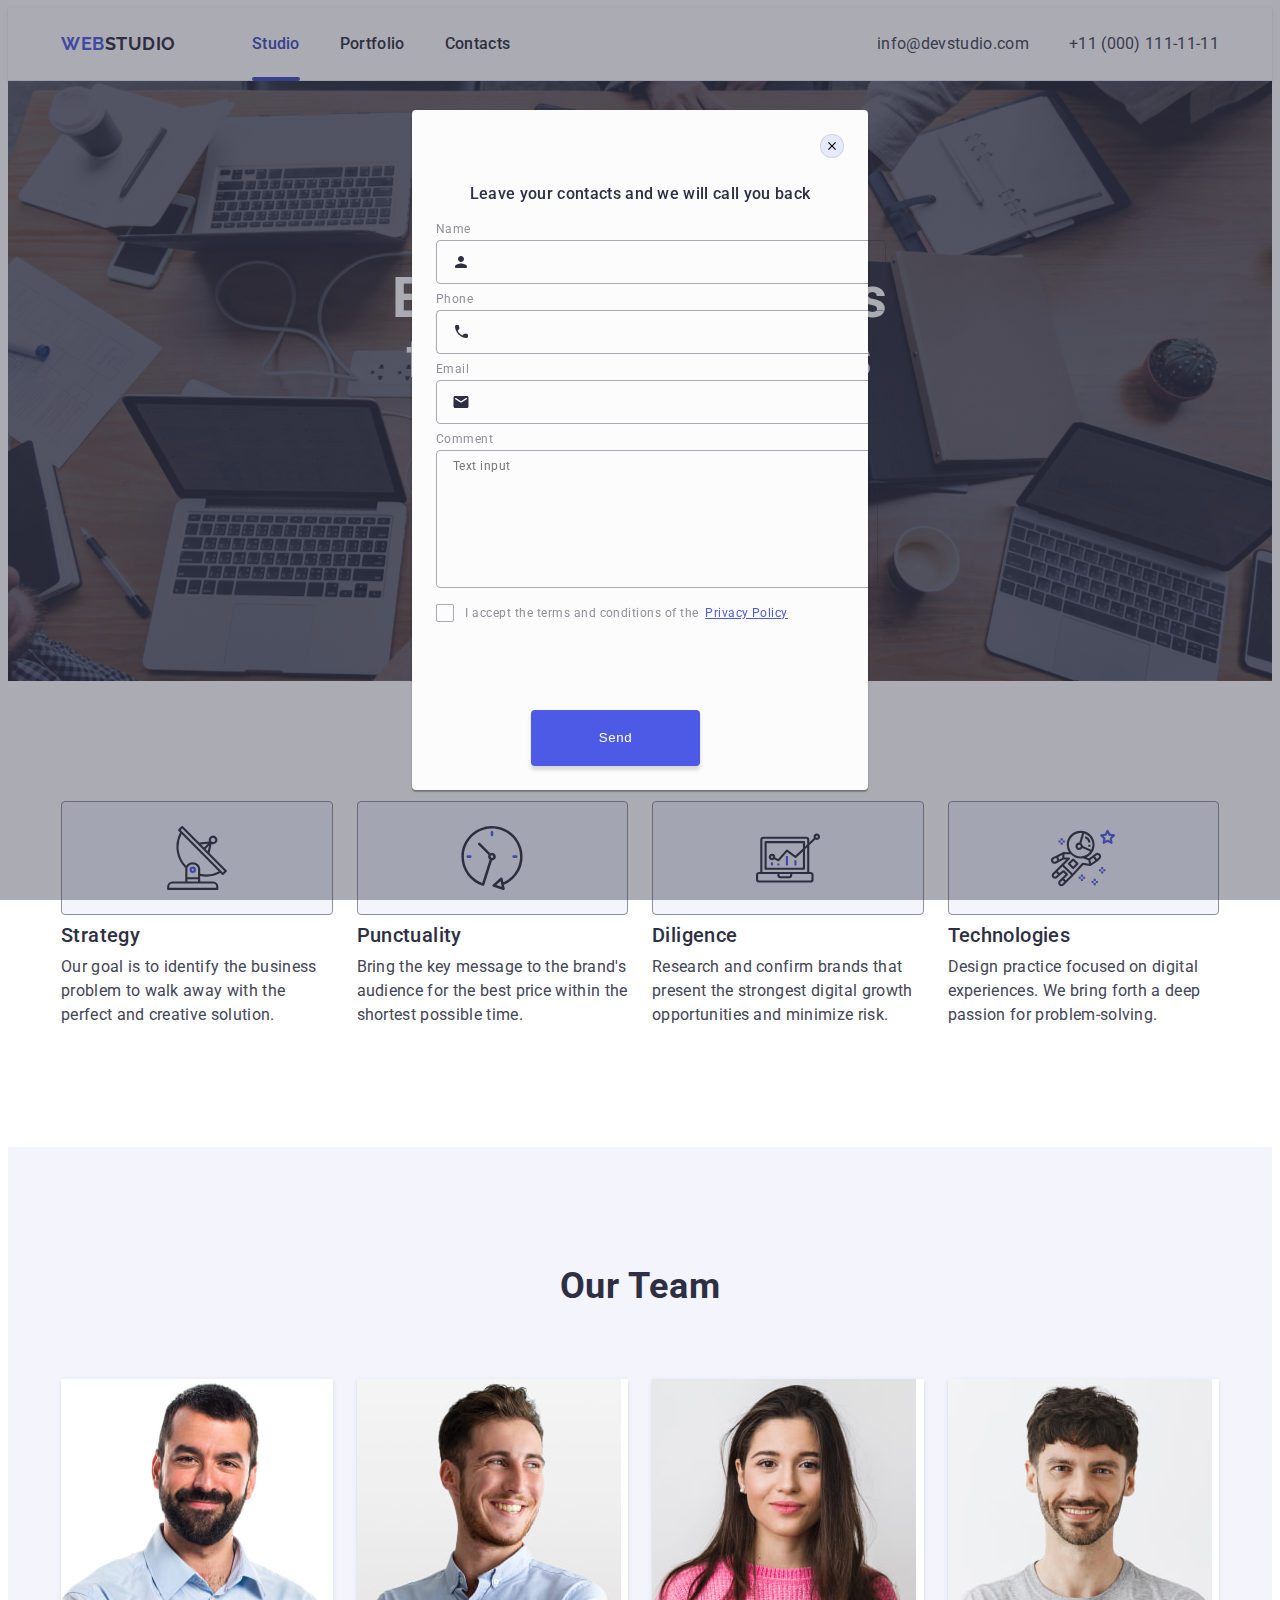
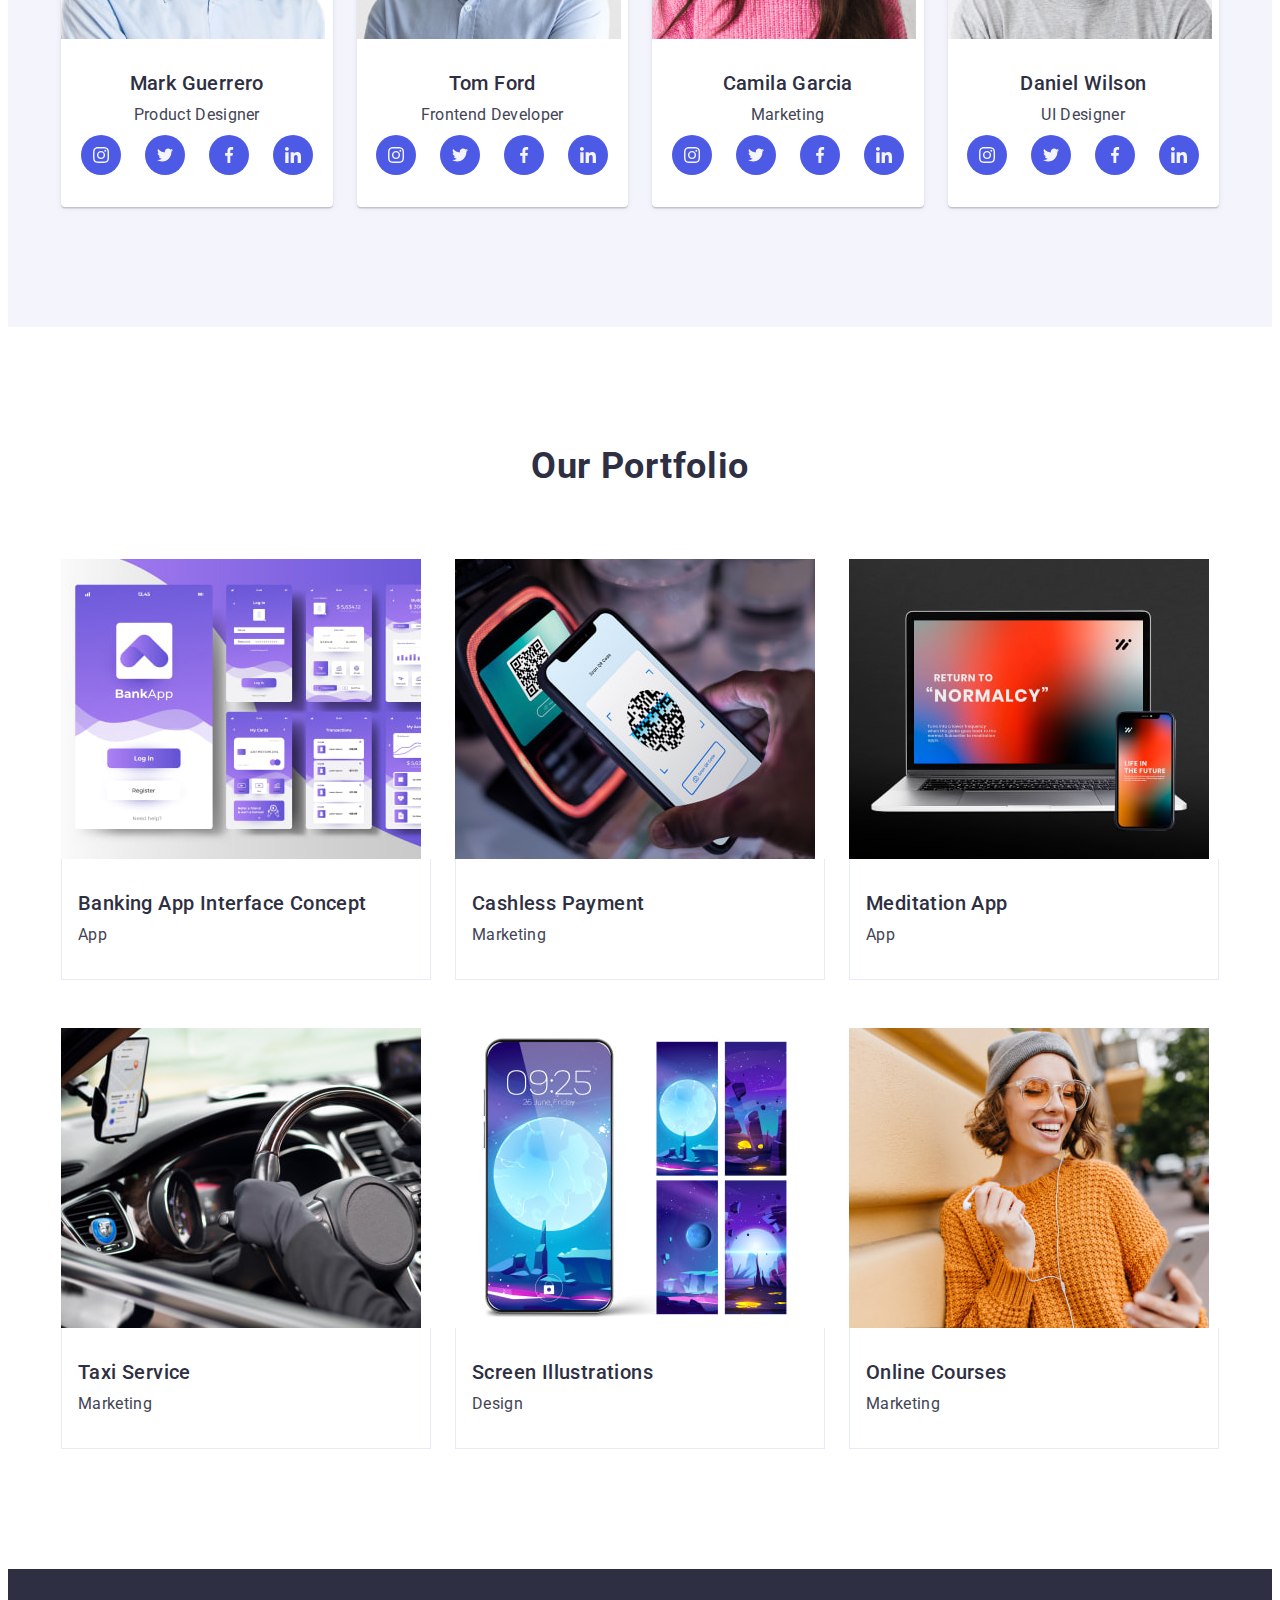
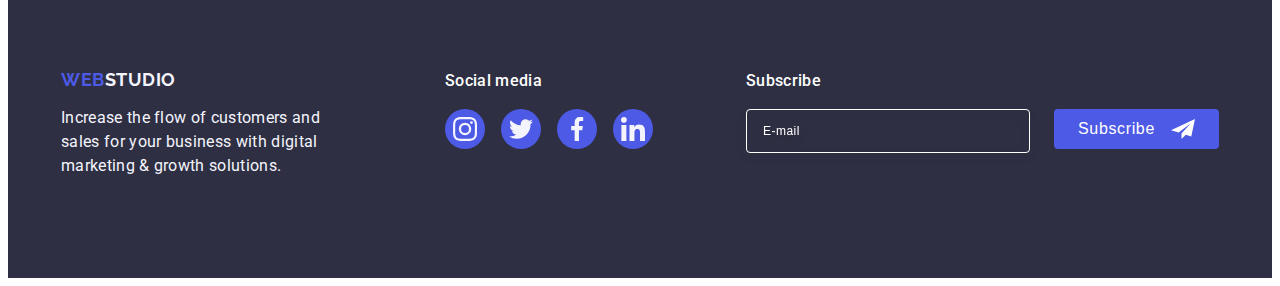
==== index.html @ 1929109b "Initial commit" ====
<!DOCTYPE html>
<html lang="en">
<head>
    <meta charset="UTF-8">
    <meta name="viewport" content="width=device-width, initial-scale=1.0">
    <title>Document</title>
    <link rel="stylesheet" href="https://cdnjs.cloudflare.com/ajax/libs/modern-normalize/2.0.0/modern-normalize.min.css" integrity="sha512-4xo8blKMVCiXpTaLzQSLSw3KFOVPWhm/TRtuPVc4WG6kUgjH6J03IBuG7JZPkcWMxJ5huwaBpOpnwYElP/m6wg==" crossorigin="anonymous" referrerpolicy="no-referrer" />
    <link rel="preconnect" href="https://fonts.googleapis.com">
    <link rel="preconnect" href="https://fonts.gstatic.com" crossorigin>
    <link href="https://fonts.googleapis.com/css2?family=Raleway:wght@700&family=Roboto:wght@400;500;700;900&display=swap" rel="stylesheet">
    <link rel="stylesheet" href="./css/styles.css" />
</head>
<body>
    <header class="header">
        <div class="container-header container">
            <nav class="nav">
                <a href="./index.html" class="logo link header-logo">Web<span class="studio-h">Studio</span></a>
                <ul class="list menu-list ">
                    <li class="menu-li">
                        <a href="./index.html" class="header-pseudo nav-item link nav-studio">Studio</a>
                    </li>
                    <li class="menu-li">
                        <a href="./portfolio.html" class="header-pseudo nav-item link">Portfolio </a>
                    </li>
                    <li class="menu-li">
                        <a href="" class="header-pseudo nav-item link">Contacts</a>
                </li>
                </ul>
            

            </nav>
            <address class="contacts">
                <ul class="list address-li">
                    <li>
                        <a href="mailto:info@devstudio.com" class="mailph link">info@devstudio.com</a>
                    </li>
                    <li>
                        <a href="tel:+110001111111" class="mailph link">+11 (000) 111-11-11</a>
                    </li>
                </ul>
            </address>
         </div>
    </header>

    <main>
     <!--Hero image-->
<section class="hero">
    <div class="container ">
        <h1 class="mhead">Effective Solutions
            for Your Business
        </h1>
        <button type="button" class="btnservice">Order Service</button>
    </div>  
</section>
     <!--Features-->
<section class="features">
    <div class="container">
        <h2 class="visually-hidden">Features</h2>
        <ul class="list features-list">
            <li class="features-li">
                <div class="icons-features">
                    <svg width="64" height="64">
                        <use href="./images/icons.svg#icon-antenna"></use>
                    </svg>
                </div>
                <h3 class="main-header features-h">Strategy</h3>
                <p class="main-text">Our goal is to identify the business
                    problem to walk away with the perfect and creative solution. </p>
            </li>
            <li class="features-li">
                <div class="icons-features">
                    <svg width="64" height="64">
                        <use href="./images/icons.svg#icon-clock"></use>
                    </svg>
                </div>
                <h3 class="main-header features-h">Punctuality</h3>
                <p class="main-text">Bring the key message to the brand's audience for the best price within the shortest possible time.</p>
            </li>
            <li class="features-li">
                <div class="icons-features">
                    <svg width="64" height="64">
                        <use href="./images/icons.svg#icon-diagram"></use>
                    </svg>
                </div>
                <h3 class="main-header features-h">Diligence</h3>
                <p class="main-text">Research and confirm brands that present the strongest digital growth opportunities and minimize risk.</p>
            </li>
            <li class="features-li">
                <div class="icons-features">
                    <svg width="64" height="64">
                        <use href="./images/icons.svg#icon-astronaut"></use>
                    </svg>
                </div>
                <h3 class="main-header features-h">Technologies</h3>
                <p class="main-text">Design practice focused on digital experiences. We bring forth a deep passion for problem-solving.</p>
            </li>
        </ul>
    </div>
</section>
     <!--Our team-->
<section class="team">
    <div class="container">
        <h2 class="rect-h team-header">Our Team</h2>
        <ul class="list team-list">
            <li class="team-li ">
                <img src="./images/img1.jpg" alt="Product Designer" width="264" height="260">
                <div class="team-member">
                    <h3 class="main-header team-names">Mark Guerrero</h3>
                    <p class="main-text team-text">Product Designer</p>
                    <ul class="team-icons-list">
                        <li class="team-icons-li">
                            <a class="team-links" href="">
                                <svg width="16" height="16" class="social-svg">
                                    <use href="./images/icons.svg#icon-instagram"></use>
                                </svg>
                            </a>
                        </li>
                        <li class="team-icons-li">
                            <a class="team-links" href="">
                                <svg width="16" height="16" class="social-svg">
                                    <use href="./images/icons.svg#icon-twitter"></use>
                                </svg>
                            </a>
                        </li>
                        <li class="team-icons-li">
                            <a class="team-links" href="">
                                <svg width="16" height="16" class="social-svg">
                                    <use href="./images/icons.svg#icon-facebook"></use>
                                </svg>
                            </a>
                        </li>
                        <li class="team-icons-li">
                            <a class="team-links" href="">
                                <svg width="16" height="16" class="social-svg">
                                    <use href="./images/icons.svg#icon-linkedin"></use>
                                </svg>
                            </a>
                        </li>
                    </ul>
                </div>
            </li>
            <li class="team-li">
                <img src="./images/img2.jpg" alt="Frontend Developer" width="264" height="260">
                <div class="team-member">
                    <h3 class="main-header team-names">Tom Ford</h3>
                    <p class="main-text team-text">Frontend Developer</p>
                    <ul class="team-icons-list">
                        <li class="team-icons-li">
                            <a class="team-links" href="">
                                <svg width="16" height="16" class="social-svg">
                                    <use href="./images/icons.svg#icon-instagram"></use>
                                </svg>
                            </a>
                        </li>
                        <li class="team-icons-li">
                            <a class="team-links" href="">
                                <svg width="16" height="16" class="social-svg">
                                    <use href="./images/icons.svg#icon-twitter"></use>
                                </svg>
                            </a>
                        </li>
                        <li class="team-icons-li">
                            <a class="team-links" href="">
                                <svg width="16" height="16" class="social-svg">
                                    <use href="./images/icons.svg#icon-facebook"></use>
                                </svg>
                            </a>
                        </li>
                        <li class="team-icons-li">
                            <a class="team-links" href="">
                                <svg width="16" height="16" class="social-svg">
                                    <use href="./images/icons.svg#icon-linkedin"></use>
                                </svg>
                            </a>
                        </li>
                    </ul>
                </div>
            </li>
            <li class="team-li">
                <img src="./images/img3.jpg" alt="Marketing" width="264" height="260">
                <div class="team-member">
                    <h3 class="main-header team-names">Camila Garcia</h3>
                    <p class="main-text team-text">Marketing</p>
                    <ul class="team-icons-list">
                        <li class="team-icons-li">
                            <a class="team-links" href="">
                                <svg width="16" height="16" class="social-svg">
                                    <use href="./images/icons.svg#icon-instagram"></use>
                                </svg>
                            </a>
                        </li>
                        <li class="team-icons-li">
                            <a class="team-links" href="">
                                <svg width="16" height="16" class="social-svg">
                                    <use href="./images/icons.svg#icon-twitter"></use>
                                </svg>
                            </a>
                        </li>
                        <li class="team-icons-li">
                            <a class="team-links" href="">
                                <svg width="16" height="16" class="social-svg">
                                    <use href="./images/icons.svg#icon-facebook"></use>
                                </svg>
                            </a>
                        </li>
                        <li class="team-icons-li">
                            <a class="team-links" href="">
                                <svg width="16" height="16" class="social-svg">
                                    <use href="./images/icons.svg#icon-linkedin"></use>
                                </svg>
                            </a>
                        </li>
                    </ul>
                </div>
            </li>
            <li class="team-li">
                <img src="./images/img4.jpg" alt="UI Designer" width="264" height="260">
                <div class="team-member">
                    <h3 class="main-header team-names">Daniel Wilson</h3>
                    <p class="main-text team-text">UI Designer</p>
                    <ul class="team-icons-list">
                        <li class="team-icons-li">
                            <a class="team-links" href="">
                                <svg width="16" height="16" class="social-svg">
                                    <use href="./images/icons.svg#icon-instagram"></use>
                                </svg>
                            </a>
                        </li>
                        <li class="team-icons-li">
                            <a class="team-links" href="">
                                <svg width="16" height="16" class="social-svg">
                                    <use href="./images/icons.svg#icon-twitter"></use>
                                </svg>
                            </a>
                        </li>
                        <li class="team-icons-li">
                            <a class="team-links" href="">
                                <svg width="16" height="16" class="social-svg">
                                    <use href="./images/icons.svg#icon-facebook"></use>
                                </svg>
                            </a>
                        </li>
                        <li class="team-icons-li">
                            <a class="team-links" href="">
                                <svg width="16" height="16" class="social-svg">
                                    <use href="./images/icons.svg#icon-linkedin"></use>
                                </svg>
                            </a>
                        </li>
                    </ul>
                </div>
            </li>
        </ul>
    </div>
</section>
     <!--Portfolio-->
<section class="portfolio-section">
    <div class="container">
        <h2 class="rect-h team-header">Our Portfolio</h2>
        <ul class="list portfolio-ul-cards">
            <li class="portfolio-li-cards customers-li">
                    <div class="customers-div">
                        <img src="./images/projectcard1.jpg" alt="Banking App" width="360" height="300">
                        <p class="customers-p">14 Stylish and User-Friendly App Design Concepts · Task Manager App · Calorie Tracker App · Exotic Fruit Ecommerce App · Cloud Storage App</p>
                    </div>
                    <div class="portfolio-apps">
                        <h2 class="main-header portfolio-apps-header">Banking App Interface Concept</h2>
                        <p class="main-text">App</p>
                    </div>
              
            </li>
            <li class="portfolio-li-cards customers-li">
                     <div class="customers-div">
                        <img src="./images/projectcard2.jpg" alt="Cashless Terminal" width="360" height="300">
                        <p class="customers-p">14 Stylish and User-Friendly App Design Concepts · Task Manager App · Calorie Tracker App · Exotic Fruit Ecommerce App · Cloud Storage App</p>
                    </div>
                    <div class="portfolio-apps">
                        <h2 class="main-header portfolio-apps-header">Cashless Payment</h2>
                        <p class="main-text">Marketing</p>
                    </div>
            </li>
            <li class="portfolio-li-cards customers-li">
                     <div class="customers-div">
                        <img src="./images/projectcard3.jpg" alt="App To Relax" width="360" height="300">
                        <p class="customers-p">14 Stylish and User-Friendly App Design Concepts · Task Manager App · Calorie Tracker App · Exotic Fruit Ecommerce App · Cloud Storage App</p>
                    </div>
                    <div class="portfolio-apps">
                        <h2 class="main-header portfolio-apps-header">Meditation App</h2>
                        <p class="main-text">App</p>
                    </div>
            </li>
            <li class="portfolio-li-cards customers-li">
                     <div class="customers-div">
                        <img src="./images/projectcard4.jpg" alt="Driver" width="360" height="300">
                        <p class="customers-p">14 Stylish and User-Friendly App Design Concepts · Task Manager App · Calorie Tracker App · Exotic Fruit Ecommerce App · Cloud Storage App</p>
                    </div>
                    <div class="portfolio-apps">
                        <h2 class="main-header portfolio-apps-header">Taxi Service</h2>
                        <p class="main-text">Marketing</p>
                    </div>
            </li>
            <li class="portfolio-li-cards customers-li">
                     <div class="customers-div">
                        <img src="./images/projectcard5.jpg" alt="Mobile Design" width="360" height="300">
                        <p class="customers-p">14 Stylish and User-Friendly App Design Concepts · Task Manager App · Calorie Tracker App · Exotic Fruit Ecommerce App · Cloud Storage App</p>
                    </div>
                    <div class="portfolio-apps">
                        <h2 class="main-header portfolio-apps-header">Screen Illustrations</h2>
                        <p class="main-text">Design</p>
                    </div>
            </li>
            <li class="portfolio-li-cards customers-li">
                     <div class="customers-div">
                        <img src="./images/projectcard6.jpg" alt="Girl With Phone" width="360" height="300">
                        <p class="customers-p">14 Stylish and User-Friendly App Design Concepts · Task Manager App · Calorie Tracker App · Exotic Fruit Ecommerce App · Cloud Storage App</p>
                    </div>
                    <div class="portfolio-apps">
                        <h2 class="main-header portfolio-apps-header">Online Courses</h2>
                        <p class="main-text">Marketing</p>
                    </div>
            </li>
        </ul>
    </div>
</section>
    </main>
     <!--Footer-->
    <footer class="footer">
        <div class="container footer-div">
            <div class="footer-div-logo">
                <a href="./index.html" class="logo link footer-logo">Web<span class="footer-studio">Studio</span></a>
                <p class="footer-text">Increase the flow of customers and sales for your business with digital marketing & growth solutions.</p>
            </div>
            <div class="footer-div-social">
                <p class="footer-p-social">Social media</p>
                <ul class="footer-list">
                    <li class="footer-li">
                        <a href="" class="footer-p-link">
                            <svg width="24" height="24" class="footer-li-icon">
                                <use href="./images/icons.svg#icon-instagram"></use>
                            </svg>
                        </a>
                    </li>
                    <li class="footer-li">
                        <a href="" class="footer-p-link">
                            <svg width="24" height="24" class="footer-li-icon">
                                <use href="./images/icons.svg#icon-twitter"></use>
                            </svg>
                        </a>
                    </li>
                    <li class="footer-li">
                        <a href="" class="footer-p-link">
                            <svg width="24" height="24" class="footer-li-icon">
                                <use href="./images/icons.svg#icon-facebook"></use>
                            </svg>
                        </a>
                    </li>
                    <li class="footer-li">
                        <a href="" class="footer-p-link">
                            <svg width="24" height="24" class="footer-li-icon">
                                <use href="./images/icons.svg#icon-linkedin"></use>
                            </svg>
                        </a>
                    </li>
                </ul>

            </div>
            <div class="footer-div-form">
                <p class="footer-p-social">Subscribe</p>
                <form class="footer-form">
                    <label for="subscribe-user-email" class="footer-form-label">
                        <input type="email" class="footer-input" placeholder="E-mail" name="subscribe-user-email" id="subscribe-user-email">
                    </label>
                     <button type="submit" class="footer-btn">Subscribe
                         <svg class="footer-icon-sub" width="24" height="24">
                             <use href="./images/icons.svg#icon-subscribe"></use>
                         </svg>
                      </button>
                </form>
            </div>
        </div>
    </footer>
    <!-- Modal window -->
    <div class="backdrop is-open">
        <div class="modal">
                <button type="button" class="modal-btn">
                    <svg class="modal-btn-icon" width="8" height="8">
                        <use href="./images/icons.svg#icon-close"></use>
                    </svg>
                </button>
            <p class="modal-title">Leave your contacts and we will call you back</p>
            <form class="modal-form">
                <div class="modal-fields">
                    <label for="user-name" class="modal-label">Name</label>
                    <div class="modal-input-wrap">
                        <input type="text" name="user-name" class="modal-input" id="user-name">
                        <svg class="modal-icon" width="18" height="24">
                            <use href="./images/icons.svg#icon-person-black"></use>
                        </svg>
                    </div>
                </div>
                <div class="modal-fields">
                    <label for="user-phone" class="modal-label">Phone</label>
                    <div class="modal-input-wrap">
                        <input type="tel" name="user-phone" class="modal-input" id="user-phone">
                        <svg class="modal-icon" width="18" height="24">
                            <use href="./images/icons.svg#icon-phone-black"></use>
                        </svg>
                    </div>
                </div>
                <div class="modal-fields">
                    <label for="user-email" class="modal-label">Email</label>
                    <div class="modal-input-wrap">
                        <input type="email" name="user-email" class="modal-input" id="user-email">
                        <svg class="modal-icon" width="18" height="24">
                            <use href="./images/icons.svg#icon-email-black"></use>
                        </svg>
                    </div>
                </div>
                <div class="modal-fields modal-field-underlast">
                    <label for="user-comment" class="modal-label">Comment</label>
                    <textarea name="user-comment" id="user-comment" class="modal-text" placeholder="Text input"></textarea>
                </div>
                <div class="modal-fields modal-field-last">
                    <input type="checkbox" name="user-privacy" id="user-privacy" class="user-privacy visually-hidden" value="true">
                    <label for="user-privacy" class="check-text">
                        <span class="footer-label-checkbox">
                            <svg class="click-icon" height="8" width="10">
                                <use href="./images/icons.svg#icon-check"></use>
                            </svg>
                        </span> I accept the terms and conditions of the <a href="" class="privacy-policy">Privacy Policy</a>
                     </label>
                </div>
                <button type="submit" class="modal-btn-send">Send</button>
            </form>
        </div>
    </div>
</body>
</html>
---- css/styles.css ----
:root{
    --iris: #4D5AE5;
    --ocean: #404BBF;
    --navyblue: #2E2F42;
    --green: #31D0AA;
    --slate: #434455;
    --lightslate: #8E8F99;
    --cornflower: #E7E9FC;
    --cloud: #F4F4FD;
    --navybluemodal: rgba(46, 47, 66, 0.40);
    --gray: #2E2F42;
    --white: #FFFFFF;
    --dairy: #FCFCFC;
}
.header{
    border-bottom: 1px solid var(--cornflower);
    box-shadow: 0px 2px 1px rgba(46, 47, 66, 0.08), 0px 1px 1px rgba(46, 47, 66, 0.16), 0px 1px 6px rgba(46, 47, 66, 0.08);
}
.container-header{
    display: flex;
    align-items: center;

}
.container{
    width: 1158px;
    margin: 0 auto;
    padding: 0 15px;
}
.nav{
    display: flex;
    align-items: center;
}
.logo{
    font-family: 'Raleway', sans-serif;
    font-weight: 700;
    font-size: 18px;
    line-height: 1.17;
    letter-spacing: 0.03em;
    text-transform: uppercase;
    color: var(--iris);
}
.header-logo{
    margin-right: 76px;
    padding: 24px 0;
}
.header-pseudo{
    color: var(--ocean);
    position: relative;
    transition: color 250ms cubic-bezier(0.4, 0, 0.2, 1); 
}
.nav-item{
    display: block;
    font-weight: 500;
    font-size: 16px;
    line-height: 1.5;
    letter-spacing: 0.02em;
    color: var(--navyblue);
    padding: 24px 0;
}
.header-pseudo::after {
    content: '';
    position: absolute;
    left: 0;
    bottom: -1px;
    height: 4px;
    background-color: var(--ocean);
    border-radius: 2px;
}
.header-pseudo:active::after{
    width: 100%;
}
.nav-studio{
    color: var(--ocean);
}
.nav-studio::after{
    width: 100%;
    content: '';
    position: absolute;
    left: 0;
    bottom: -1px;
    height: 4px;
    background-color: var(--ocean);
    border-radius: 2px;
}
.menu-list{
    display: flex;
    gap: 40px;
    transition: color 250ms cubic-bezier(0.4, 0, 0.2, 1); 
}

.nav-item:hover,
.nav-item:focus,
.mailph:hover,
.mailph:focus{
    color: var(--ocean);
}


.mailph{
    line-height: 1.5;
    letter-spacing: 0.02em;
    color: var(--slate);
    transition: color 250ms cubic-bezier(0.4, 0, 0.2, 1);
    display: block;
    padding: 24px 0;
}
.address-li{
    display: flex;
    gap: 40px;
}
.contacts{
    font-style: normal;
    margin-left: auto;
}

        /* main styles */

body{
    font-family: 'Roboto', sans-serif;
    color: var(--slate);
    background-color: var(--white);
}
ul{
    list-style-type: none;
    margin: 0;
    padding-left: 0;
}
img{
    display: block;
}
a{
    text-decoration: none;
}
h1, 
h2,
h3,
h4,
h5,
h6,
p{
    margin: 0;
}
.visually-hidden {
    position: absolute;
    width: 1px;
    height: 1px;
    margin: -1px;
    border: 0;
    padding: 0;
    white-space: nowrap;
    clip-path: inset(100%);
    clip: rect(0 0 0 0);
    overflow: hidden;
    }


.link{
    text-decoration: none;
}
.studio-h{
    color: var(--navyblue);
}
.list{
    list-style: none;
}
        /* section styles */

.hero{
    padding: 188px 0;
    background-image: linear-gradient(rgba(46, 47, 66, 0.7), rgba(46, 47, 66, 0.7)), url(../images/people-office.jpg);
    max-width: 1440px;
    background-repeat: no-repeat;
    background-position: center;
    background-size: cover;
    margin: 0 auto;
}
.mhead{
    font-size: 56px;
    line-height: 1.07;
    text-align: center;
    letter-spacing: 0.02em;
    color: var(--white);
    max-width: 496px;
    margin: 0 auto;
    margin-bottom: 48px;
}
.btnservice{
    display: block;
    min-width: 169px;
    height: 56px;
    border: none;
    border-radius: 4px;
    background-color: var(--iris);
    font-family: 'Roboto', sans-serif;
    font-weight: 500;
    font-size: 16px;
    line-height: 1.5;
    letter-spacing: 0.04em;
    color: var(--white);
    cursor: pointer;
    margin: 0 auto;
    transition: background-color 250ms cubic-bezier(0.4, 0, 0.2, 1);
}
.btnservice:hover,
.btnservice:focus{
    background-color: var(--ocean);
}


.features{
    padding: 120px 0;
}
.features-list{
    display: flex;
    gap: 24px;
}
.features-li{
    width: calc((100% - 72px) / 4);
}
.features-h{
    margin-bottom: 8px;
}
.icons-features{
    display: flex;
    align-items: center;
    justify-content: center;
    height: 112px;
    background-color: var(--cloud);
    border-radius: 4px;
    margin-bottom: 8px;
    border: 1px solid var(--lightslate);
    
}
.main-header{
    font-weight: 500;
    font-size: 20px;
    line-height: 1.2;
    letter-spacing: 0.02em;
    color: var(--navyblue);
}
.main-text{
    font-size: 16px;
    line-height: 1.5;
    letter-spacing: 0.02em;
    color: var(--slate);
}


.rect{
    padding-bottom: 120px;
}
.rect-h{
    font-size: 36px;
    line-height: 1.11;
    letter-spacing: 0.02em;
    text-align: center;
    text-transform: capitalize;
    color: var(--navyblue);
    margin-bottom: 72px;
}
.rect-list{
    display: flex;
    gap: 24px;
}
.rect-li{
    width: calc((100% - 48px) / 3);
}


.team{
    background-color: var(--cloud);
    padding: 120px 0;
}
.team-header{
    margin-bottom: 72px;
}
.team-list{
    display: flex;
    gap: 24px;
}
.team-li{
    background-color: var(--white);
    width: calc((100% - 72px) / 4);
    border-radius: 0px 0px 4px 4px;
    box-shadow: 0px 1px 6px rgba(46, 47, 66, 0.08), 0px 1px 1px rgba(46, 47, 66, 0.16), 0px 2px 1px rgba(46, 47, 66, 0.08);

}
.team-member{
    padding: 32px 0;;
}
.team-names{
    text-align: center;
    margin-bottom: 8px;
}
.team-text{
    text-align: center;
    margin-bottom: 8px;
}
.team-icons-list{
    display: flex;
    justify-content: center;
    gap: 24px;
}
.team-icons-li{
    width: 40px;
    height: 40px;
}
.team-links{
    display: flex;
    width: 100%;
    height: 100%;
    background-color: var(--iris);
    border-radius: 50%;
    align-items: center;
    justify-content: center;
    transition: background-color 250ms cubic-bezier(0.4, 0, 0.2, 1);
}
.team-links:hover,
.team-links:focus{
    background-color: var(--ocean);
}
.social-svg{
    fill: var(--cloud);
}

        /* Customers */

.customers-li{
    transition: box-shadow 250ms cubic-bezier(0.4, 0, 0.2, 1);
}
.customers-li:hover{
    box-shadow: 0px 1px 6px rgba(46, 47, 66, 0.08), 0px 1px 1px rgba(46, 47, 66, 0.16), 0px 2px 1px rgba(46, 47, 66, 0.08);
}
.customers-li:hover .customers-p{
    transform: translateY(0%);
}
.customers-div{
    position: relative;
    overflow: hidden;
}
.customers-p{
    position: absolute;
    top:0;
    font-size: 16px;
    line-height: 1.5;
    letter-spacing: 0.02em;
    color: var(--cloud);
    padding: 40px 32px;
    background-color: var(--iris);
    height: 100%;
    width: 100%;
    transform: translateY(100%);
    transition: transform 250ms cubic-bezier(0.4, 0, 0.2, 1);
}

        /* Footer */

.footer{
    background-color: var(--navyblue);
    padding: 100px 0;
}
.footer-div{
    display: flex;
    align-items: baseline;
}
.footer-logo{
    display: inline-block;
    margin-bottom: 16px;
    margin-right: 0;
}
.footer-studio{
    color: var(--cloud);
}
.footer-text{
    line-height: 1.5;
    letter-spacing: 0.02em;
    color: var(--cloud);
    max-width: 264px;
}
.footer-div-logo{
    margin-right: 120px;
}
.footer-div-social{
    margin-right: auto;
}
.footer-p-social{
    font-weight: 500;
    font-size: 16px;
    line-height: 1.5;
    letter-spacing: 0.02em;
    color: var(--white);
    margin-bottom: 16px;
    
}
.footer-list{
    display: flex;
    gap: 16px;
}
.footer-li{
    width: 40px;
    height: 40px;
}
.footer-p-link{
    width: 100%;
    height: 100%;
    background-color: var(--iris);
    border-radius: 50%;
    display: flex;
    align-items: center;
    justify-content: center;
    transition: background-color 250ms cubic-bezier(0.4, 0, 0.2, 1);
}
.footer-p-link:hover,
.footer-p-link:focus{
    background-color: var(--green);
}
.footer-li-icon{
    fill: var(--cloud);
}

.footer-form{
    display: flex;
    gap: 24px;
}
.footer-input{
    width: 264px;
    height: 40px;
    border-radius: 4px;
    border: 1px solid var(--white);
    background-color: transparent;
    padding-left: 16px;
    color: var(--white);
    font-size: 12px;
    line-height: 1.5;
    letter-spacing: 0.04em;
    filter: drop-shadow(0px 4px 4px rgba(0, 0, 0, 0.15));
}
.footer-input::placeholder{
    font-size: 12px;
    color: var(--white);
}
.footer-btn{
    min-width: 165px;
    height: 40px;
    display: flex;
    justify-content: center;
    align-items: center;
    font-size: 16px;
    font-weight: 500;
    line-height: 1.5;
    letter-spacing: 0.04em;
    border: none;
    background-color: var(--iris);
    border-radius: 4px;
    color: var(--white);
    cursor: pointer
}
.footer-icon-sub{
    margin-left: 16px;
    
}

        /* Modal window*/

.backdrop{
    position: fixed;
    width: 100%;
    height: 100%;
    background-color: var(--navybluemodal);
    top: 0;
    left: 0;
    opacity: 0;
    visibility: hidden;
    pointer-events: 0;
    transition: opacity 250ms cubic-bezier(0.4, 0, 0.2, 1), visibility 250ms cubic-bezier(0.4, 0, 0.2, 1);
}
.modal{
    width: 408px;
    min-height: 584px;
    background-color: var(--dairy);
    border-radius: 4px;
    position: absolute;
    top: 50%;
    left: 50%;
    transform: translate(-50%, -50%);
    padding: 72px 24px 24px 24px;
    box-shadow: 0px 1px 1px rgba(0, 0, 0, 0.14), 0px 1px 3px rgba(0, 0, 0, 0.12), 0px 2px 1px rgba(0, 0, 0, 0.2);
    transition: transform 250ms cubic-bezier(0.4, 0, 0.2, 1);
}
.modal-btn{
    display: flex;
    background-color: var(--cornflower);
    width: 24px;
    height: 24px;
    padding: 0;
    position: absolute;
    right: 24px;
    top: 24px;
    border-radius: 50%;
    border: solid 1px rgba(0, 0, 0, 0.10);
    align-items: center;
    justify-content: center;
    cursor: pointer; 
    transition: background-color 250ms cubic-bezier(0.4, 0, 0.2, 1), border 250ms cubic-bezier(0.4, 0, 0.2, 1);

}
.modal-btn:hover,
.modal-btn:focus{
    border: none;
    background-color: var(--ocean);
}
.modal-btn-icon{
    position: absolute;
    top: 50%;
    transform: translateY(-50%);
    right: 7px;
    transition: fill 250ms cubic-bezier(0.4, 0, 0.2, 1);
}
.modal-btn:focus .modal-btn-icon,
.modal-btn:hover .modal-btn-icon{
    fill: var(--white);
}

.modal-fields{
    margin-bottom: 8px;
}
.modal-field-underlast{
    margin-bottom: 16px;
}
.modal-field-last{
    margin-bottom: 24px;
}
.modal-form{
    align-items: center;
}
.modal-title{
    font-weight: 500;
    font-size: 16px;
    line-height: 1.5;
    letter-spacing: 0.02em;
    color: var(--navyblue);
    text-align: center;
    margin-bottom: 16px;
}
.modal-input{
    width: 100%;
    height: 40px;
    border-radius: 4px;
    border: 1px solid var(--NAVY-BLUE-modal, rgba(46, 47, 66, 0.40));
    padding-left: 38px;
    outline: transparent;
    background-color: transparent;
    transition: border-color 250ms cubic-bezier(0.4, 0, 0.2, 1);
}
.modal-input:focus{
    border-color: var(--iris);
}
.modal-input:focus + .modal-icon{
    fill: var(--iris);
}
.modal-label{
    display: block;
    margin-bottom: 4px;
    color: var(--LIGHT-SLATE, #8E8F99);
    font-family: Roboto;
    font-size: 12px;
    font-style: normal;
    font-weight: 400;
    line-height: 14px;
    letter-spacing: 0.48px;
    line-height: 1.17;
}
.modal-input-wrap{
    position: relative;
}
.modal-icon{
    position: absolute;
    left: 16px;
    top: 50%;
    transform: translateY(-50%);
    transition: fill 250ms cubic-bezier(0.4, 0, 0.2, 1);
    fill: var(--navyblue);
}
.modal-text{
    width: 100%;
    height: 120px;
    border-radius: 4px;
    border: 1px solid var(--NAVY-BLUE-modal, rgba(46, 47, 66, 0.40));
    padding: 8px 16px;
    outline: transparent;
    resize: none;
    color: var(--NAVY-BLUE-modal, rgba(46, 47, 66, 0.40));
    font-family: Roboto;
    font-size: 12px;
    font-style: normal;
    font-weight: 400;
    line-height: 14px; /* 116.667% */
    letter-spacing: 0.48px;
    line-height: 1.17; 
    background-color: transparent;
    transition: border-color 250ms cubic-bezier(0.4, 0, 0.2, 1);
    display: block;
}
.modal-text:focus{
    border-color: var(--iris);
}
.modal-btn-send{
    min-width: 169px;
    height: 56px;
    padding: 16px 32px;
    font-weight: 500;
    line-height: 1.5;
    letter-spacing: 0.04em;
    cursor: pointer;
    transition: background-color 250ms cubic-bezier(0.4, 0, 0.2, 1);
    align-items: center;
    border-radius: 4px;
    background: var(--iris);
    box-shadow: 0px 4px 4px 0px rgba(0, 0, 0, 0.15);
    border: none;
    color: var(--white);
    margin-left: 95px;
    position: absolute;
    bottom: 24px;
}
.check-text{
    color: var(--lightslate);
    font-size: 12px;
    font-weight: 400;
    letter-spacing: 0.04em;
    align-items: center;
    line-height: 1.17;
    display: block;
}
.privacy-policy{
    color: var(--iris);
    text-decoration: underline;
    line-height: 16px;
    padding-left: 3px;
}
.modal-field-last .check-text .footer-label-checkbox{
    display: inline-flex;
}
.footer-label-checkbox{
    display: inline-flex;
    align-items: center;
    justify-content: center;
    width: 16px;
    height: 16px;
    border: solid 1px rgba(46, 47, 66, 0.40);
    border-radius: 2px;
    margin-right: 8px;
    fill: transparent;
    transition: background-color 250ms cubic-bezier(0.4, 0, 0.2, 1), border 250ms cubic-bezier(0.4, 0, 0.2, 1), fill 250ms cubic-bezier(0.4, 0, 0.2, 1);
    display: inline-flex;
}
.user-privacy:checked + .check-text .footer-label-checkbox{
    background-color: var(--ocean);
    border: none;
    fill: var(--cloud);
}
.is-open{
    opacity: 1;
    visibility: visible;
    pointer-events: auto;
}

        /* Portfolio */

.btn-portfolio{
    font-family: "Roboto", sans-serif;
    font-weight: 500;
    font-size: 16px;
    line-height: 1.5;
    letter-spacing: 0.04em;
    color: var(--iris);
    background-color: var(--cloud);
    cursor: pointer;
    padding: 12px 24px;
    border: 1px solid var(--cornflower);
    border-radius: 4px;
}
.btn-portfolio:hover,
.btn-portfolio:focus{
    color: var(--white);
    background-color: var(--ocean);
    border: 1px solid transparent;
}
.portfolio-section{
    padding-top: 120px;
    padding-bottom: 120px;
}
.portfolio-ul-btn{
    display: flex;
    gap: 24px;
    justify-content: center;
    margin-bottom: 72px;
}
.portfolio-ul-cards{
    display: flex;
    flex-wrap: wrap;
    column-gap: 24px;
    row-gap: 48px;
}
.portfolio-li-cards{
    width: calc((100% - 48px) / 3);
    
}
.portfolio-apps{
    padding: 32px 16px;
    border: 1px solid var(--cornflower);
    border-top: none;
}
.portfolio-apps-header{
    margin-bottom: 8px;
}
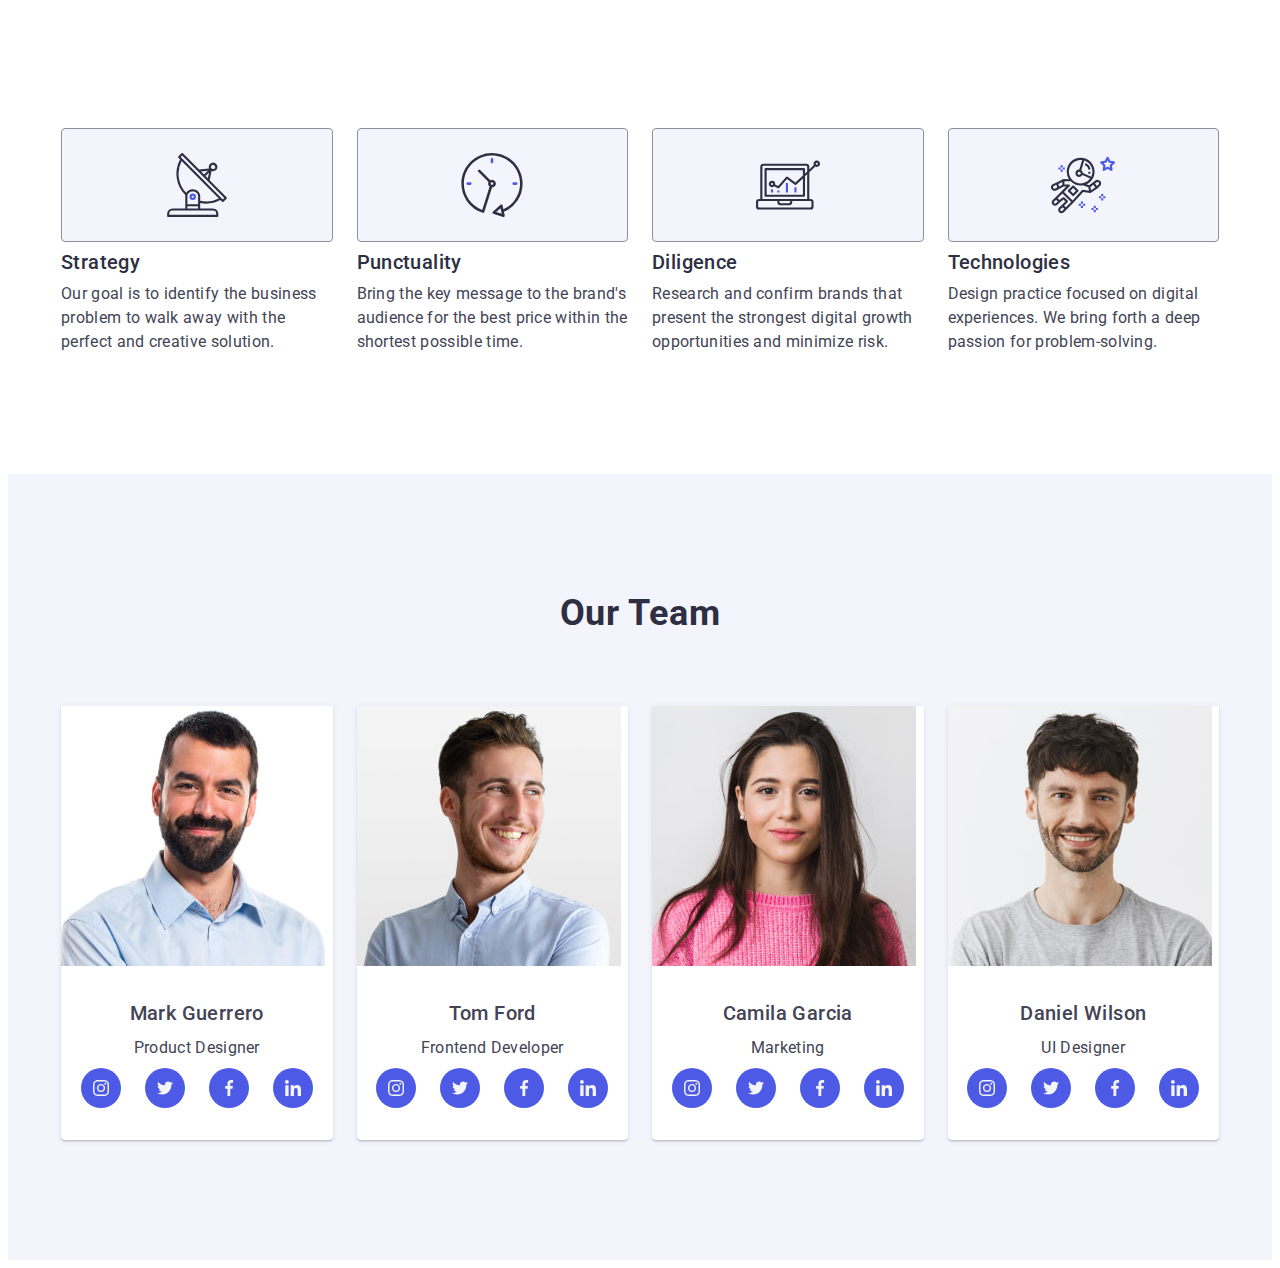
==== commit a8d6898e: "sec-third section" ====
--- a/index.html
+++ b/index.html
@@ -11,6 +11,7 @@
     <link rel="stylesheet" href="./css/styles.css" />
 </head>
 <body>
+    <!--
     <header class="header">
         <div class="container-header container">
             <nav class="nav">
@@ -41,9 +42,10 @@
             </address>
          </div>
     </header>
-
+-->
     <main>
      <!--Hero image-->
+     <!--
 <section class="hero">
     <div class="container ">
         <h1 class="mhead">Effective Solutions
@@ -52,7 +54,9 @@
         <button type="button" class="btnservice">Order Service</button>
     </div>  
 </section>
+-->
      <!--Features-->
+     
 <section class="features">
     <div class="container">
         <h2 class="visually-hidden">Features</h2>
@@ -97,15 +101,17 @@
         </ul>
     </div>
 </section>
+
      <!--Our team-->
+
 <section class="team">
-    <div class="container">
+    <div class="team-container">
         <h2 class="rect-h team-header">Our Team</h2>
         <ul class="list team-list">
             <li class="team-li ">
                 <img src="./images/img1.jpg" alt="Product Designer" width="264" height="260">
                 <div class="team-member">
-                    <h3 class="main-header team-names">Mark Guerrero</h3>
+                    <h3 class="main-text team-names">Mark Guerrero</h3>
                     <p class="main-text team-text">Product Designer</p>
                     <ul class="team-icons-list">
                         <li class="team-icons-li">
@@ -142,7 +148,7 @@
             <li class="team-li">
                 <img src="./images/img2.jpg" alt="Frontend Developer" width="264" height="260">
                 <div class="team-member">
-                    <h3 class="main-header team-names">Tom Ford</h3>
+                    <h3 class="main-text team-names">Tom Ford</h3>
                     <p class="main-text team-text">Frontend Developer</p>
                     <ul class="team-icons-list">
                         <li class="team-icons-li">
@@ -179,7 +185,7 @@
             <li class="team-li">
                 <img src="./images/img3.jpg" alt="Marketing" width="264" height="260">
                 <div class="team-member">
-                    <h3 class="main-header team-names">Camila Garcia</h3>
+                    <h3 class="main-text team-names">Camila Garcia</h3>
                     <p class="main-text team-text">Marketing</p>
                     <ul class="team-icons-list">
                         <li class="team-icons-li">
@@ -216,7 +222,7 @@
             <li class="team-li">
                 <img src="./images/img4.jpg" alt="UI Designer" width="264" height="260">
                 <div class="team-member">
-                    <h3 class="main-header team-names">Daniel Wilson</h3>
+                    <h3 class="main-text team-names">Daniel Wilson</h3>
                     <p class="main-text team-text">UI Designer</p>
                     <ul class="team-icons-list">
                         <li class="team-icons-li">
@@ -253,7 +259,9 @@
         </ul>
     </div>
 </section>
+
      <!--Portfolio-->
+     <!--
 <section class="portfolio-section">
     <div class="container">
         <h2 class="rect-h team-header">Our Portfolio</h2>
@@ -322,8 +330,10 @@
         </ul>
     </div>
 </section>
+-->
     </main>
      <!--Footer-->
+     <!--
     <footer class="footer">
         <div class="container footer-div">
             <div class="footer-div-logo">
@@ -379,8 +389,9 @@
             </div>
         </div>
     </footer>
+    -->
     <!-- Modal window -->
-    <div class="backdrop is-open">
+    <div class="backdrop">
         <div class="modal">
                 <button type="button" class="modal-btn">
                     <svg class="modal-btn-icon" width="8" height="8">
--- a/css/styles.css
+++ b/css/styles.css
@@ -22,9 +22,11 @@
 
 }
 .container{
-    width: 1158px;
+    max-width: 320px;
+    padding-left: 16px;
+    padding-right: 16px;
     margin: 0 auto;
-    padding: 0 15px;
+
 }
 .nav{
     display: flex;
@@ -205,23 +207,42 @@
 .btnservice:focus{
     background-color: var(--ocean);
 }
-
+.main-header{
+    text-align: center;
+    font-size: 36px;
+    font-weight: 700;
+    line-height: 40px;
+    letter-spacing: 0.72px;
+    text-transform: capitalize;
+    color: var(--navyblue);
+}
+.main-text{
+    font-size: 16px;
+    line-height: 1.5;
+    letter-spacing: 0.02em;
+    color: var(--slate);
+    font-weight: 500;
+}
+
+        /* ======FEATURES STYLES====== */
 
 .features{
-    padding: 120px 0;
+    padding: 96px 0;
 }
 .features-list{
     display: flex;
-    gap: 24px;
+    gap: 72px;
+    flex-wrap: wrap;
 }
 .features-li{
-    width: calc((100% - 72px) / 4);
+    width: 100%;
 }
 .features-h{
     margin-bottom: 8px;
 }
 .icons-features{
     display: flex;
+    display: none;
     align-items: center;
     justify-content: center;
     height: 112px;
@@ -231,24 +252,7 @@
     border: 1px solid var(--lightslate);
     
 }
-.main-header{
-    font-weight: 500;
-    font-size: 20px;
-    line-height: 1.2;
-    letter-spacing: 0.02em;
-    color: var(--navyblue);
-}
-.main-text{
-    font-size: 16px;
-    line-height: 1.5;
-    letter-spacing: 0.02em;
-    color: var(--slate);
-}
-
-
-.rect{
-    padding-bottom: 120px;
-}
+
 .rect-h{
     font-size: 36px;
     line-height: 1.11;
@@ -258,29 +262,31 @@
     color: var(--navyblue);
     margin-bottom: 72px;
 }
-.rect-list{
-    display: flex;
-    gap: 24px;
-}
-.rect-li{
-    width: calc((100% - 48px) / 3);
-}
-
+
+       /* ======TEAM STYLES====== */
 
 .team{
     background-color: var(--cloud);
-    padding: 120px 0;
+    padding: 96px 0;
+}
+.team-container{
+    max-width: 320px;
+    padding-left: 28px;
+    padding-right: 28px;
+    margin: 0 auto;
+
 }
 .team-header{
     margin-bottom: 72px;
 }
 .team-list{
     display: flex;
+    flex-wrap: wrap;
     gap: 24px;
 }
 .team-li{
     background-color: var(--white);
-    width: calc((100% - 72px) / 4);
+    width: 100%;
     border-radius: 0px 0px 4px 4px;
     box-shadow: 0px 1px 6px rgba(46, 47, 66, 0.08), 0px 1px 1px rgba(46, 47, 66, 0.16), 0px 2px 1px rgba(46, 47, 66, 0.08);
 
@@ -291,10 +297,12 @@
 .team-names{
     text-align: center;
     margin-bottom: 8px;
+    font-size: 20px;
 }
 .team-text{
     text-align: center;
     margin-bottom: 8px;
+    font-weight: 400;
 }
 .team-icons-list{
     display: flex;
@@ -713,4 +721,79 @@
 }
 .portfolio-apps-header{
     margin-bottom: 8px;
+}
+@media screen and (min-width: 320px) {
+ 
+    
+}
+@media screen and (min-width: 768px) {
+    .container{
+        max-width: 768px;
+    }
+    .features-li{
+        width: calc((100% - 24px) / 2);  
+    }
+    .features-list{
+        gap: 72px 24px;
+    }
+
+
+   
+    .team-list{
+        gap: 72px 24px;  
+    }
+    .team-li{
+        width: calc((100% - 24px) / 2);
+    }
+    .team-container{
+        max-width: 768px;
+        padding-left: 108px;
+        padding-right: 108px;
+}
+@media screen and (min-width: 1158px) {
+    .container{
+        max-width: 1158px;
+        padding-left: 15px;
+        padding-right: 15px;
+    }
+    .features{
+        padding: 120px 0;
+    }
+    .features-li{
+        width: calc((100% - 72px) / 4);  
+    }
+    .features-list{
+        gap: 24px;
+    }
+    .main-text{
+        font-weight: 400;
+    }
+    .features-h{
+        font-size: 20px;
+        font-weight: 500;
+        line-height: 24px;
+        letter-spacing: 0.4px;
+        text-align: left;
+    }
+    .icons-features{
+        display: flex;
+    }
+    
+    .team{
+        padding: 120px 0;
+    }
+    .team-container{
+        max-width: 1158px;
+        padding-left: 16px;
+        padding-right: 16px;
+    }
+    .team-list{
+        gap: 24px;  
+    }
+    .team-li{
+        width: calc((100% - 72px) / 4);
+    }
+    .team-names{
+        font-weight: 500;
+    }
 }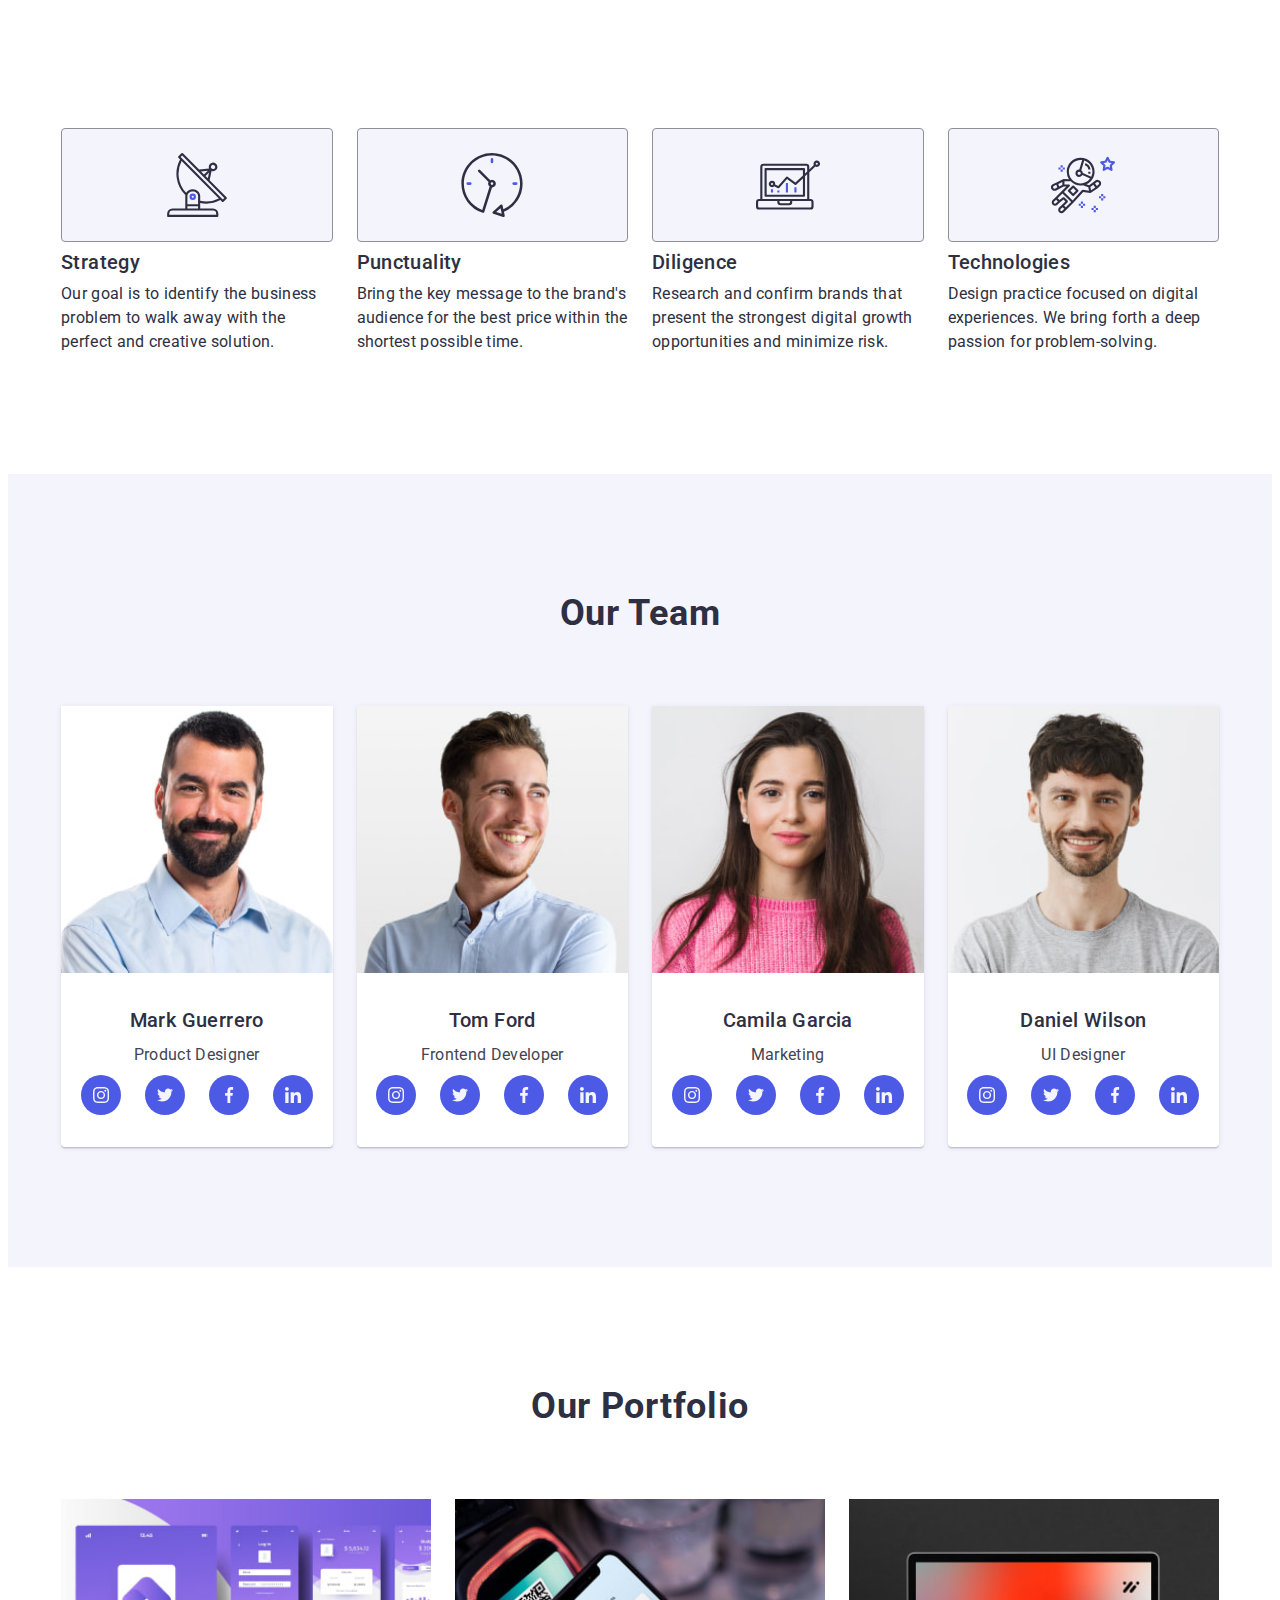
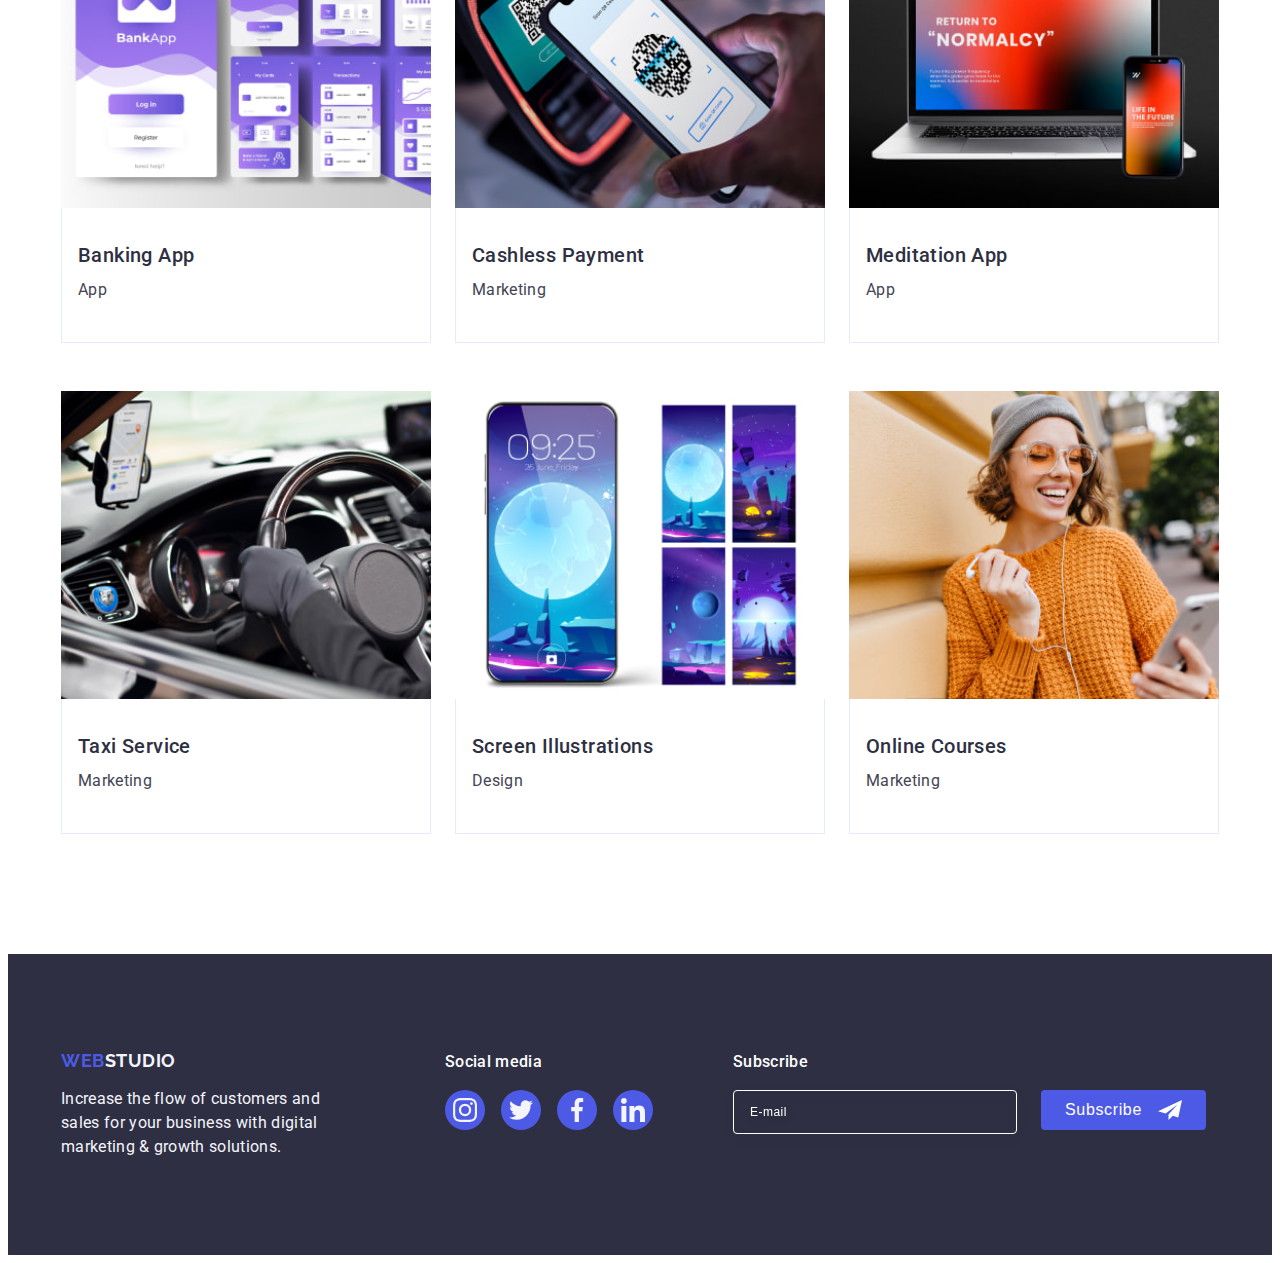
==== commit eb29aa98: "footer upd" ====
--- a/index.html
+++ b/index.html
@@ -261,118 +261,120 @@
 </section>
 
      <!--Portfolio-->
-     <!--
+     
 <section class="portfolio-section">
     <div class="container">
         <h2 class="rect-h team-header">Our Portfolio</h2>
         <ul class="list portfolio-ul-cards">
-            <li class="portfolio-li-cards customers-li">
-                    <div class="customers-div">
+            <li class="portfolio-li-cards portfolio-li">
+                    <div class="portfolio-div">
                         <img src="./images/projectcard1.jpg" alt="Banking App" width="360" height="300">
-                        <p class="customers-p">14 Stylish and User-Friendly App Design Concepts · Task Manager App · Calorie Tracker App · Exotic Fruit Ecommerce App · Cloud Storage App</p>
-                    </div>
-                    <div class="portfolio-apps">
-                        <h2 class="main-header portfolio-apps-header">Banking App Interface Concept</h2>
-                        <p class="main-text">App</p>
+                        <p class="portfolio-p">14 Stylish and User-Friendly App Design Concepts · Task Manager App · Calorie Tracker App · Exotic Fruit Ecommerce App · Cloud Storage App</p>
+                    </div>
+                    <div class="portfolio-apps">
+                        <h2 class="main-text team-names">Banking App</h2>
+                        <p class="main-text team-text">App</p>
                     </div>
               
             </li>
-            <li class="portfolio-li-cards customers-li">
-                     <div class="customers-div">
+            <li class="portfolio-li-cards portfolio-li">
+                     <div class="portfolio-div">
                         <img src="./images/projectcard2.jpg" alt="Cashless Terminal" width="360" height="300">
-                        <p class="customers-p">14 Stylish and User-Friendly App Design Concepts · Task Manager App · Calorie Tracker App · Exotic Fruit Ecommerce App · Cloud Storage App</p>
-                    </div>
-                    <div class="portfolio-apps">
-                        <h2 class="main-header portfolio-apps-header">Cashless Payment</h2>
-                        <p class="main-text">Marketing</p>
-                    </div>
-            </li>
-            <li class="portfolio-li-cards customers-li">
-                     <div class="customers-div">
+                        <p class="portfolio-p">14 Stylish and User-Friendly App Design Concepts · Task Manager App · Calorie Tracker App · Exotic Fruit Ecommerce App · Cloud Storage App</p>
+                    </div>
+                    <div class="portfolio-apps">
+                        <h2 class="main-text team-names">Cashless Payment</h2>
+                        <p class="main-text team-text">Marketing</p>
+                    </div>
+            </li>
+            <li class="portfolio-li-cards portfolio-li">
+                     <div class="portfolio-div">
                         <img src="./images/projectcard3.jpg" alt="App To Relax" width="360" height="300">
-                        <p class="customers-p">14 Stylish and User-Friendly App Design Concepts · Task Manager App · Calorie Tracker App · Exotic Fruit Ecommerce App · Cloud Storage App</p>
-                    </div>
-                    <div class="portfolio-apps">
-                        <h2 class="main-header portfolio-apps-header">Meditation App</h2>
-                        <p class="main-text">App</p>
-                    </div>
-            </li>
-            <li class="portfolio-li-cards customers-li">
-                     <div class="customers-div">
+                        <p class="portfolio-p">14 Stylish and User-Friendly App Design Concepts · Task Manager App · Calorie Tracker App · Exotic Fruit Ecommerce App · Cloud Storage App</p>
+                    </div>
+                    <div class="portfolio-apps">
+                        <h2 class="main-text team-names">Meditation App</h2>
+                        <p class="main-text team-text">App</p>
+                    </div>
+            </li>
+            <li class="portfolio-li-cards portfolio-li">
+                     <div class="portfolio-div">
                         <img src="./images/projectcard4.jpg" alt="Driver" width="360" height="300">
-                        <p class="customers-p">14 Stylish and User-Friendly App Design Concepts · Task Manager App · Calorie Tracker App · Exotic Fruit Ecommerce App · Cloud Storage App</p>
-                    </div>
-                    <div class="portfolio-apps">
-                        <h2 class="main-header portfolio-apps-header">Taxi Service</h2>
-                        <p class="main-text">Marketing</p>
-                    </div>
-            </li>
-            <li class="portfolio-li-cards customers-li">
-                     <div class="customers-div">
+                        <p class="portfolio-p">14 Stylish and User-Friendly App Design Concepts · Task Manager App · Calorie Tracker App · Exotic Fruit Ecommerce App · Cloud Storage App</p>
+                    </div>
+                    <div class="portfolio-apps">
+                        <h2 class="main-text team-names">Taxi Service</h2>
+                        <p class="main-text team-text">Marketing</p>
+                    </div>
+            </li>
+            <li class="portfolio-li-cards portfolio-li">
+                     <div class="portfolio-div">
                         <img src="./images/projectcard5.jpg" alt="Mobile Design" width="360" height="300">
-                        <p class="customers-p">14 Stylish and User-Friendly App Design Concepts · Task Manager App · Calorie Tracker App · Exotic Fruit Ecommerce App · Cloud Storage App</p>
-                    </div>
-                    <div class="portfolio-apps">
-                        <h2 class="main-header portfolio-apps-header">Screen Illustrations</h2>
-                        <p class="main-text">Design</p>
-                    </div>
-            </li>
-            <li class="portfolio-li-cards customers-li">
-                     <div class="customers-div">
+                        <p class="portfolio-p">14 Stylish and User-Friendly App Design Concepts · Task Manager App · Calorie Tracker App · Exotic Fruit Ecommerce App · Cloud Storage App</p>
+                    </div>
+                    <div class="portfolio-apps">
+                        <h2 class="main-text team-names">Screen Illustrations</h2>
+                        <p class="main-text team-text">Design</p>
+                    </div>
+            </li>
+            <li class="portfolio-li-cards portfolio-li">
+                     <div class="portfolio-div">
                         <img src="./images/projectcard6.jpg" alt="Girl With Phone" width="360" height="300">
-                        <p class="customers-p">14 Stylish and User-Friendly App Design Concepts · Task Manager App · Calorie Tracker App · Exotic Fruit Ecommerce App · Cloud Storage App</p>
-                    </div>
-                    <div class="portfolio-apps">
-                        <h2 class="main-header portfolio-apps-header">Online Courses</h2>
-                        <p class="main-text">Marketing</p>
+                        <p class="portfolio-p">14 Stylish and User-Friendly App Design Concepts · Task Manager App · Calorie Tracker App · Exotic Fruit Ecommerce App · Cloud Storage App</p>
+                    </div>
+                    <div class="portfolio-apps">
+                        <h2 class="main-text team-names">Online Courses</h2>
+                        <p class="main-text team-text">Marketing</p>
                     </div>
             </li>
         </ul>
     </div>
 </section>
--->
+
     </main>
      <!--Footer-->
-     <!--
+     
     <footer class="footer">
         <div class="container footer-div">
-            <div class="footer-div-logo">
-                <a href="./index.html" class="logo link footer-logo">Web<span class="footer-studio">Studio</span></a>
-                <p class="footer-text">Increase the flow of customers and sales for your business with digital marketing & growth solutions.</p>
-            </div>
-            <div class="footer-div-social">
-                <p class="footer-p-social">Social media</p>
-                <ul class="footer-list">
-                    <li class="footer-li">
-                        <a href="" class="footer-p-link">
-                            <svg width="24" height="24" class="footer-li-icon">
-                                <use href="./images/icons.svg#icon-instagram"></use>
-                            </svg>
-                        </a>
-                    </li>
-                    <li class="footer-li">
-                        <a href="" class="footer-p-link">
-                            <svg width="24" height="24" class="footer-li-icon">
-                                <use href="./images/icons.svg#icon-twitter"></use>
-                            </svg>
-                        </a>
-                    </li>
-                    <li class="footer-li">
-                        <a href="" class="footer-p-link">
-                            <svg width="24" height="24" class="footer-li-icon">
-                                <use href="./images/icons.svg#icon-facebook"></use>
-                            </svg>
-                        </a>
-                    </li>
-                    <li class="footer-li">
-                        <a href="" class="footer-p-link">
-                            <svg width="24" height="24" class="footer-li-icon">
-                                <use href="./images/icons.svg#icon-linkedin"></use>
-                            </svg>
-                        </a>
-                    </li>
-                </ul>
-
+            <div class="footer-div-special">
+                <div class="footer-div-logo">
+                    <a href="./index.html" class="logo link footer-logo">Web<span class="footer-studio">Studio</span></a>
+                    <p class="footer-text">Increase the flow of customers and sales for your business with digital marketing & growth solutions.</p>
+                </div>
+                <div class="footer-div-social">
+                    <p class="footer-p-social">Social media</p>
+                    <ul class="footer-list">
+                        <li class="footer-li">
+                            <a href="" class="footer-p-link">
+                                <svg width="24" height="24" class="footer-li-icon">
+                                    <use href="./images/icons.svg#icon-instagram"></use>
+                                </svg>
+                            </a>
+                        </li>
+                        <li class="footer-li">
+                            <a href="" class="footer-p-link">
+                                <svg width="24" height="24" class="footer-li-icon">
+                                    <use href="./images/icons.svg#icon-twitter"></use>
+                                </svg>
+                            </a>
+                        </li>
+                        <li class="footer-li">
+                            <a href="" class="footer-p-link">
+                                <svg width="24" height="24" class="footer-li-icon">
+                                    <use href="./images/icons.svg#icon-facebook"></use>
+                                </svg>
+                            </a>
+                        </li>
+                        <li class="footer-li">
+                            <a href="" class="footer-p-link">
+                                <svg width="24" height="24" class="footer-li-icon">
+                                    <use href="./images/icons.svg#icon-linkedin"></use>
+                                </svg>
+                            </a>
+                        </li>
+                    </ul>
+
+                </div>
             </div>
             <div class="footer-div-form">
                 <p class="footer-p-social">Subscribe</p>
@@ -389,7 +391,7 @@
             </div>
         </div>
     </footer>
-    -->
+
     <!-- Modal window -->
     <div class="backdrop">
         <div class="modal">
--- a/css/styles.css
+++ b/css/styles.css
@@ -129,6 +129,9 @@
 }
 img{
     display: block;
+    max-width: 100%;
+    width: 100%;
+    height: auto;
 }
 a{
     text-decoration: none;
@@ -220,7 +223,7 @@
     font-size: 16px;
     line-height: 1.5;
     letter-spacing: 0.02em;
-    color: var(--slate);
+    color: var(--navyblue);
     font-weight: 500;
 }
 
@@ -263,7 +266,7 @@
     margin-bottom: 72px;
 }
 
-       /* ======TEAM STYLES====== */
+       /* ======== TEAM STYLES ======== */
 
 .team{
     background-color: var(--cloud);
@@ -303,6 +306,7 @@
     text-align: center;
     margin-bottom: 8px;
     font-weight: 400;
+    color: var(--slate);
 }
 .team-icons-list{
     display: flex;
@@ -331,22 +335,73 @@
     fill: var(--cloud);
 }
 
-        /* Customers */
-
-.customers-li{
+        /* ======== PORTFOLIO ======== */
+
+.btn-portfolio{
+    font-family: "Roboto", sans-serif;
+    font-weight: 500;
+    font-size: 16px;
+    line-height: 1.5;
+    letter-spacing: 0.04em;
+    color: var(--iris);
+    background-color: var(--cloud);
+    cursor: pointer;
+    padding: 12px 24px;
+    border: 1px solid var(--cornflower);
+    border-radius: 4px;
+}
+.btn-portfolio:hover,
+.btn-portfolio:focus{
+    color: var(--white);
+    background-color: var(--ocean);
+    border: 1px solid transparent;
+}
+.portfolio-section{
+    padding-top: 96px;
+    padding-bottom: 96px;
+}
+.portfolio-ul-btn{
+    display: flex;
+    gap: 24px;
+    justify-content: center;
+    margin-bottom: 72px;
+}
+.portfolio-ul-cards{
+    display: flex;
+    flex-wrap: wrap;
+    gap: 48px;
+}
+.portfolio-li-cards{
+   width: 100%;
+}
+.portfolio-apps .team-names{
+    text-align: left;
+}
+.portfolio-apps .team-text{
+    text-align: left;
+}
+.portfolio-apps{
+    padding: 32px 16px;
+    border: 1px solid var(--cornflower);
+    border-top: none;
+}
+.portfolio-apps-header{
+    margin-bottom: 8px;
+}
+.portfolio-li{
     transition: box-shadow 250ms cubic-bezier(0.4, 0, 0.2, 1);
 }
-.customers-li:hover{
+.portfolio-li:hover{
     box-shadow: 0px 1px 6px rgba(46, 47, 66, 0.08), 0px 1px 1px rgba(46, 47, 66, 0.16), 0px 2px 1px rgba(46, 47, 66, 0.08);
 }
-.customers-li:hover .customers-p{
+.portfolio-li:hover .portfolio-p{
     transform: translateY(0%);
 }
-.customers-div{
+.portfolio-div{
     position: relative;
     overflow: hidden;
 }
-.customers-p{
+.portfolio-p{
     position: absolute;
     top:0;
     font-size: 16px;
@@ -361,15 +416,22 @@
     transition: transform 250ms cubic-bezier(0.4, 0, 0.2, 1);
 }
 
-        /* Footer */
+        /* ======== FOOTER ======== */
 
 .footer{
     background-color: var(--navyblue);
-    padding: 100px 0;
+    padding: 96px 0;
 }
 .footer-div{
     display: flex;
-    align-items: baseline;
+    flex-wrap: wrap;
+
+}
+.footer-div-form{
+    display: flex;
+    flex-wrap: wrap;
+    justify-content: center;
+    align-items: center;
 }
 .footer-logo{
     display: inline-block;
@@ -383,13 +445,23 @@
     line-height: 1.5;
     letter-spacing: 0.02em;
     color: var(--cloud);
-    max-width: 264px;
+    font-weight: 400;
+    
 }
 .footer-div-logo{
-    margin-right: 120px;
+    display: flex;
+    flex-wrap: wrap;
+    justify-content: center;
+    align-items: center;
+    margin-bottom: 72px;
 }
 .footer-div-social{
     margin-right: auto;
+    display: flex;
+    flex-wrap: wrap;
+    justify-content: center;
+    align-items: center;
+    margin-bottom: 72px;
 }
 .footer-p-social{
     font-weight: 500;
@@ -428,10 +500,13 @@
 
 .footer-form{
     display: flex;
-    gap: 24px;
+    flex-wrap: wrap;
+    gap: 16px;
+    justify-content: center;
 }
 .footer-input{
-    width: 264px;
+    width: 288px;
+    opacity: 0.6;
     height: 40px;
     border-radius: 4px;
     border: 1px solid var(--white);
@@ -467,6 +542,8 @@
     margin-left: 16px;
     
 }
+
+
 
         /* Modal window*/
 
@@ -673,55 +750,7 @@
     pointer-events: auto;
 }
 
-        /* Portfolio */
-
-.btn-portfolio{
-    font-family: "Roboto", sans-serif;
-    font-weight: 500;
-    font-size: 16px;
-    line-height: 1.5;
-    letter-spacing: 0.04em;
-    color: var(--iris);
-    background-color: var(--cloud);
-    cursor: pointer;
-    padding: 12px 24px;
-    border: 1px solid var(--cornflower);
-    border-radius: 4px;
-}
-.btn-portfolio:hover,
-.btn-portfolio:focus{
-    color: var(--white);
-    background-color: var(--ocean);
-    border: 1px solid transparent;
-}
-.portfolio-section{
-    padding-top: 120px;
-    padding-bottom: 120px;
-}
-.portfolio-ul-btn{
-    display: flex;
-    gap: 24px;
-    justify-content: center;
-    margin-bottom: 72px;
-}
-.portfolio-ul-cards{
-    display: flex;
-    flex-wrap: wrap;
-    column-gap: 24px;
-    row-gap: 48px;
-}
-.portfolio-li-cards{
-    width: calc((100% - 48px) / 3);
-    
-}
-.portfolio-apps{
-    padding: 32px 16px;
-    border: 1px solid var(--cornflower);
-    border-top: none;
-}
-.portfolio-apps-header{
-    margin-bottom: 8px;
-}
+
 @media screen and (min-width: 320px) {
  
     
@@ -749,6 +778,41 @@
         max-width: 768px;
         padding-left: 108px;
         padding-right: 108px;
+    }
+
+    .portfolio-li-cards{
+        width: calc((100% - 24px) / 2);
+    }
+    .portfolio-ul-cards{
+        gap: 72px 24px;
+    }
+
+    .footer .container{
+        padding-left: 108px;
+        padding-right: 108px;
+    }
+    .footer-form{
+        gap: 24px;
+    }
+    .footer-div-form{
+        display: block;
+    }
+    .footer-div-special{
+        display: flex;
+        gap: 24px;
+    }
+    .footer-div-logo{
+        display: block;
+    }
+    .footer-text{
+        width: 264px;
+    }
+    .footer-input{
+        width: 264px;
+    }
+    .footer-div-social{
+        display: block;
+    }
 }
 @media screen and (min-width: 1158px) {
     .container{
@@ -796,4 +860,43 @@
     .team-names{
         font-weight: 500;
     }
+
+    .portfolio-section{
+        padding-top: 120px;
+        padding-bottom: 120px;
+    }
+    .portfolio-li-cards{
+        width: calc((100% - 48px) / 3);
+    }
+    .portfolio-ul-cards{
+        gap: 48px 24px;
+    }
+
+
+
+    .footer{
+        padding: 96px 0;
+    }
+    .footer-div{
+        display: flex;
+        align-items: baseline;
+    }
+    .footer .container{
+        padding-left: 15px;
+        padding-right: 15px;
+    }
+    .footer-div-logo{
+        margin-right: 120px;
+        margin-bottom: 0;
+    }
+    .footer-div-special{
+        margin-right: 80px;
+        gap: 0;
+    }
+    .footer-div-social{
+        margin-bottom: 0;
+    }
+    .footer-input{
+        opacity: 1;
+    }
 }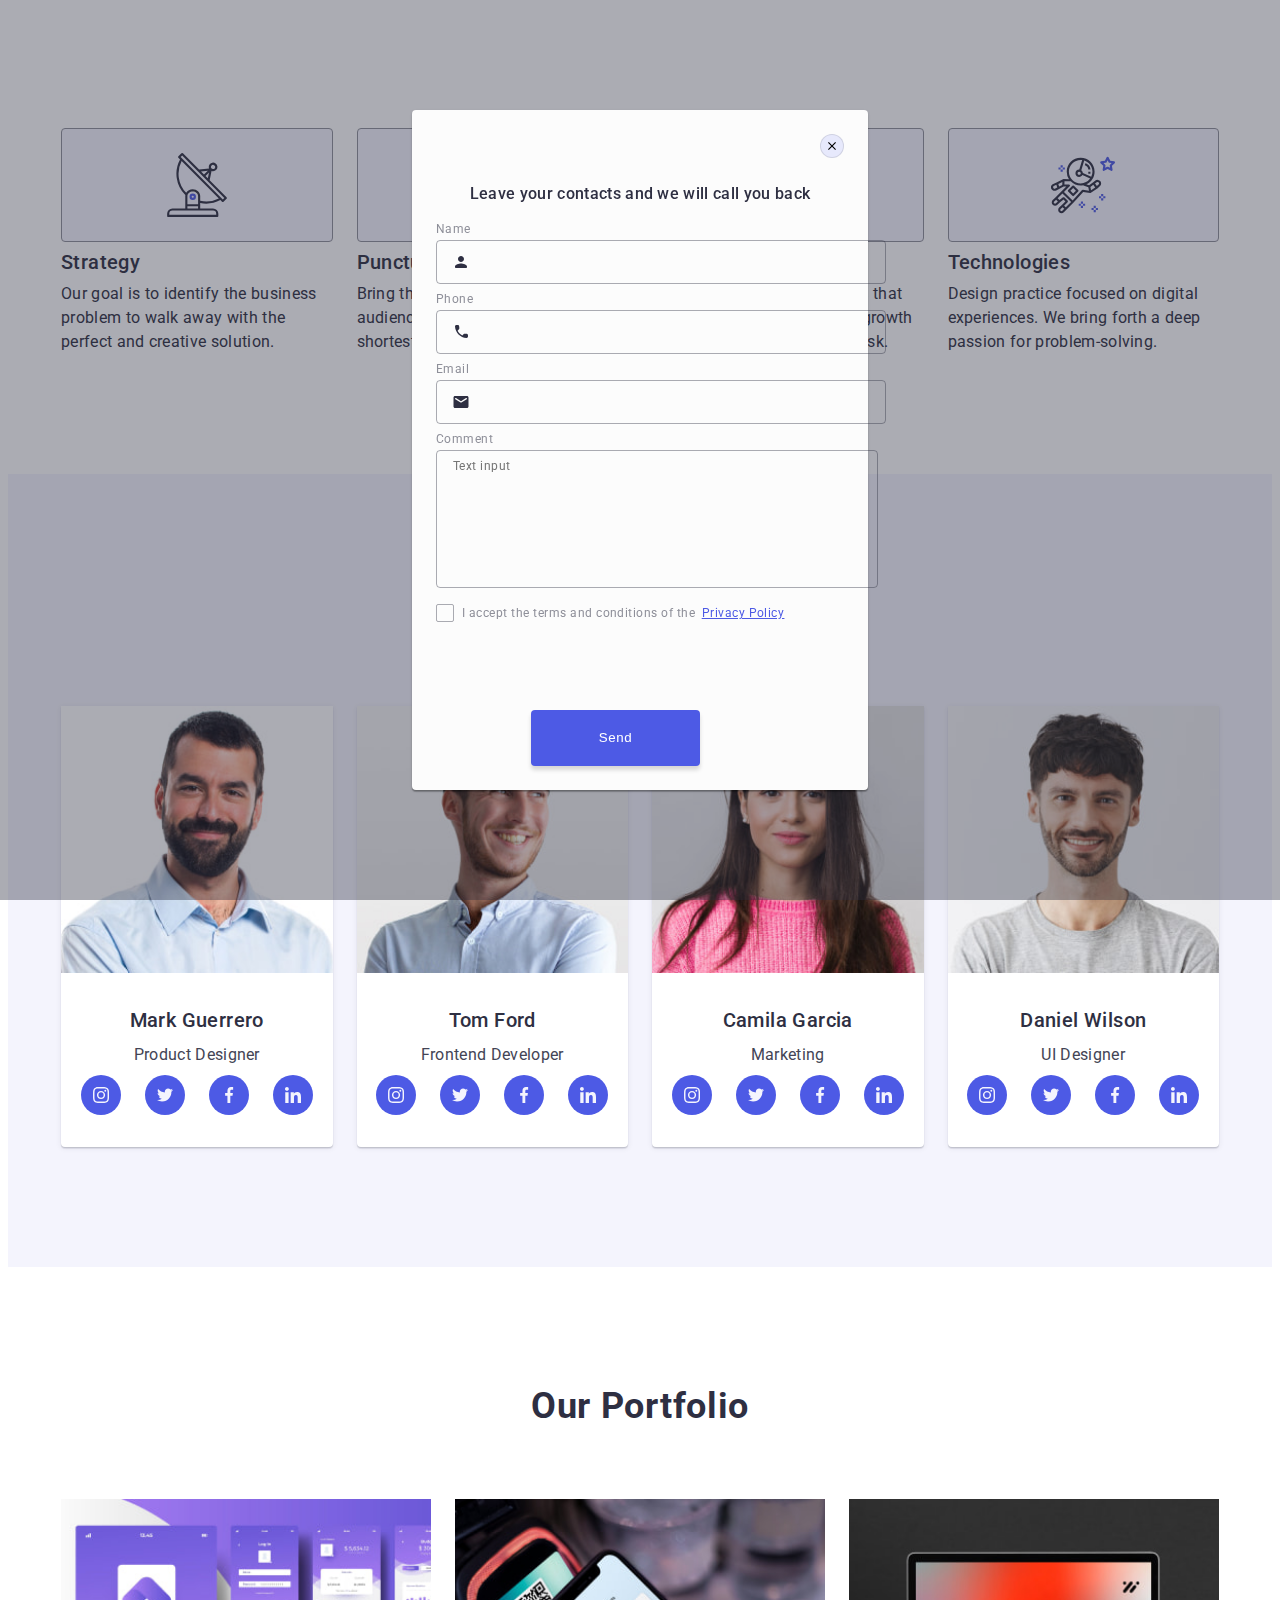
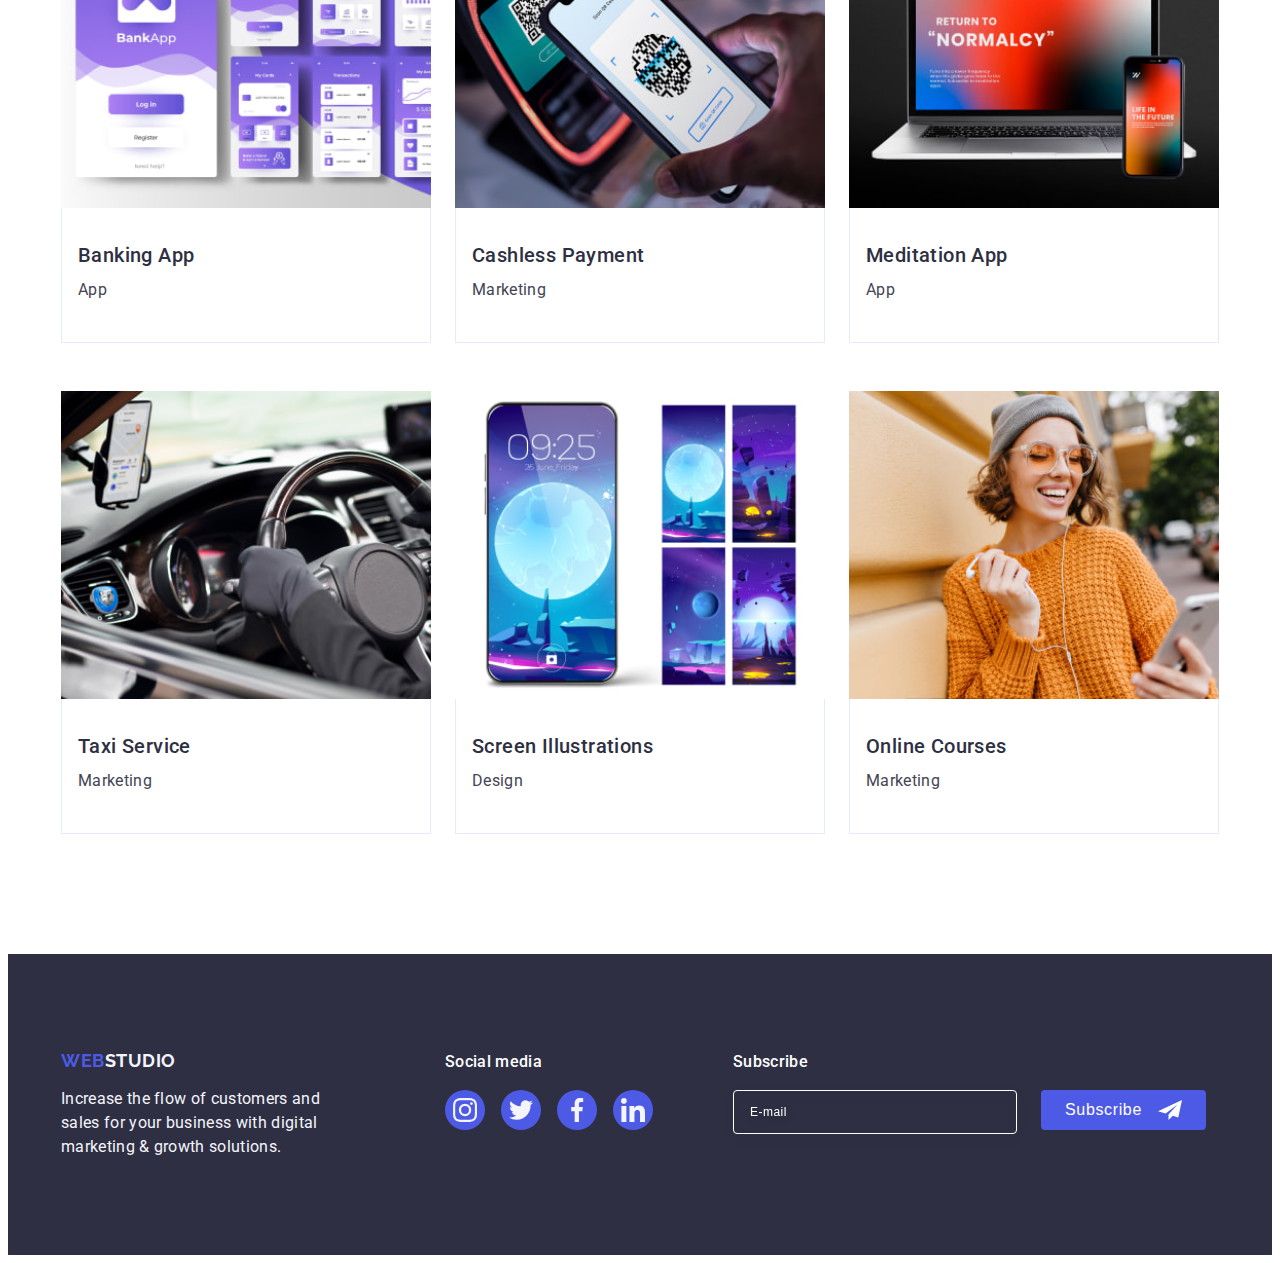
==== commit 06342289: "modal window" ====
--- a/index.html
+++ b/index.html
@@ -393,7 +393,7 @@
     </footer>
 
     <!-- Modal window -->
-    <div class="backdrop">
+    <div class="backdrop is-open">
         <div class="modal">
                 <button type="button" class="modal-btn">
                     <svg class="modal-btn-icon" width="8" height="8">
@@ -440,7 +440,7 @@
                             <svg class="click-icon" height="8" width="10">
                                 <use href="./images/icons.svg#icon-check"></use>
                             </svg>
-                        </span> I accept the terms and conditions of the <a href="" class="privacy-policy">Privacy Policy</a>
+                        </span><div class="modal-accept">I accept the terms and conditions of the <a href="" class="privacy-policy">Privacy Policy</a></div>
                      </label>
                 </div>
                 <button type="submit" class="modal-btn-send">Send</button>
--- a/css/styles.css
+++ b/css/styles.css
@@ -545,7 +545,7 @@
 
 
 
-        /* Modal window*/
+         /* ======== MODAL WINDOW ======== */
 
 .backdrop{
     position: fixed;
@@ -560,15 +560,15 @@
     transition: opacity 250ms cubic-bezier(0.4, 0, 0.2, 1), visibility 250ms cubic-bezier(0.4, 0, 0.2, 1);
 }
 .modal{
-    width: 408px;
-    min-height: 584px;
+    width: 288px;
+    min-height: 623px;
     background-color: var(--dairy);
     border-radius: 4px;
     position: absolute;
     top: 50%;
     left: 50%;
     transform: translate(-50%, -50%);
-    padding: 72px 24px 24px 24px;
+    padding: 72px 16px 24px 16px;
     box-shadow: 0px 1px 1px rgba(0, 0, 0, 0.14), 0px 1px 3px rgba(0, 0, 0, 0.12), 0px 2px 1px rgba(0, 0, 0, 0.2);
     transition: transform 250ms cubic-bezier(0.4, 0, 0.2, 1);
 }
@@ -617,6 +617,9 @@
 }
 .modal-form{
     align-items: center;
+}
+.modal-accept{
+    width: 232px;
 }
 .modal-title{
     font-weight: 500;
@@ -704,7 +707,7 @@
     box-shadow: 0px 4px 4px 0px rgba(0, 0, 0, 0.15);
     border: none;
     color: var(--white);
-    margin-left: 95px;
+    margin-left: 43px;
     position: absolute;
     bottom: 24px;
 }
@@ -712,16 +715,17 @@
     color: var(--lightslate);
     font-size: 12px;
     font-weight: 400;
-    letter-spacing: 0.04em;
-    align-items: center;
-    line-height: 1.17;
-    display: block;
+    letter-spacing: 0.48px;
+    align-items: center;
+    line-height: 14px;
+    display: flex;
+    flex-wrap: wrap;
+    justify-content: last baseline;
 }
 .privacy-policy{
     color: var(--iris);
     text-decoration: underline;
     line-height: 16px;
-    padding-left: 3px;
 }
 .modal-field-last .check-text .footer-label-checkbox{
     display: inline-flex;
@@ -813,6 +817,21 @@
     .footer-div-social{
         display: block;
     }
+    .modal{
+        width: 408px;
+        min-height: 584px;
+        padding: 72px 25px 24px 23px;
+    }
+    .privacy-policy{
+        padding-left: 3px;
+    }
+    .modal-accept{
+        width: auto;
+    }
+    .modal-btn-send{
+        margin-left: 95px;
+    }
+
 }
 @media screen and (min-width: 1158px) {
     .container{
@@ -899,4 +918,7 @@
     .footer-input{
         opacity: 1;
     }
+    .modal{
+        padding: 72px 24px 24px 24px;
+    }
 }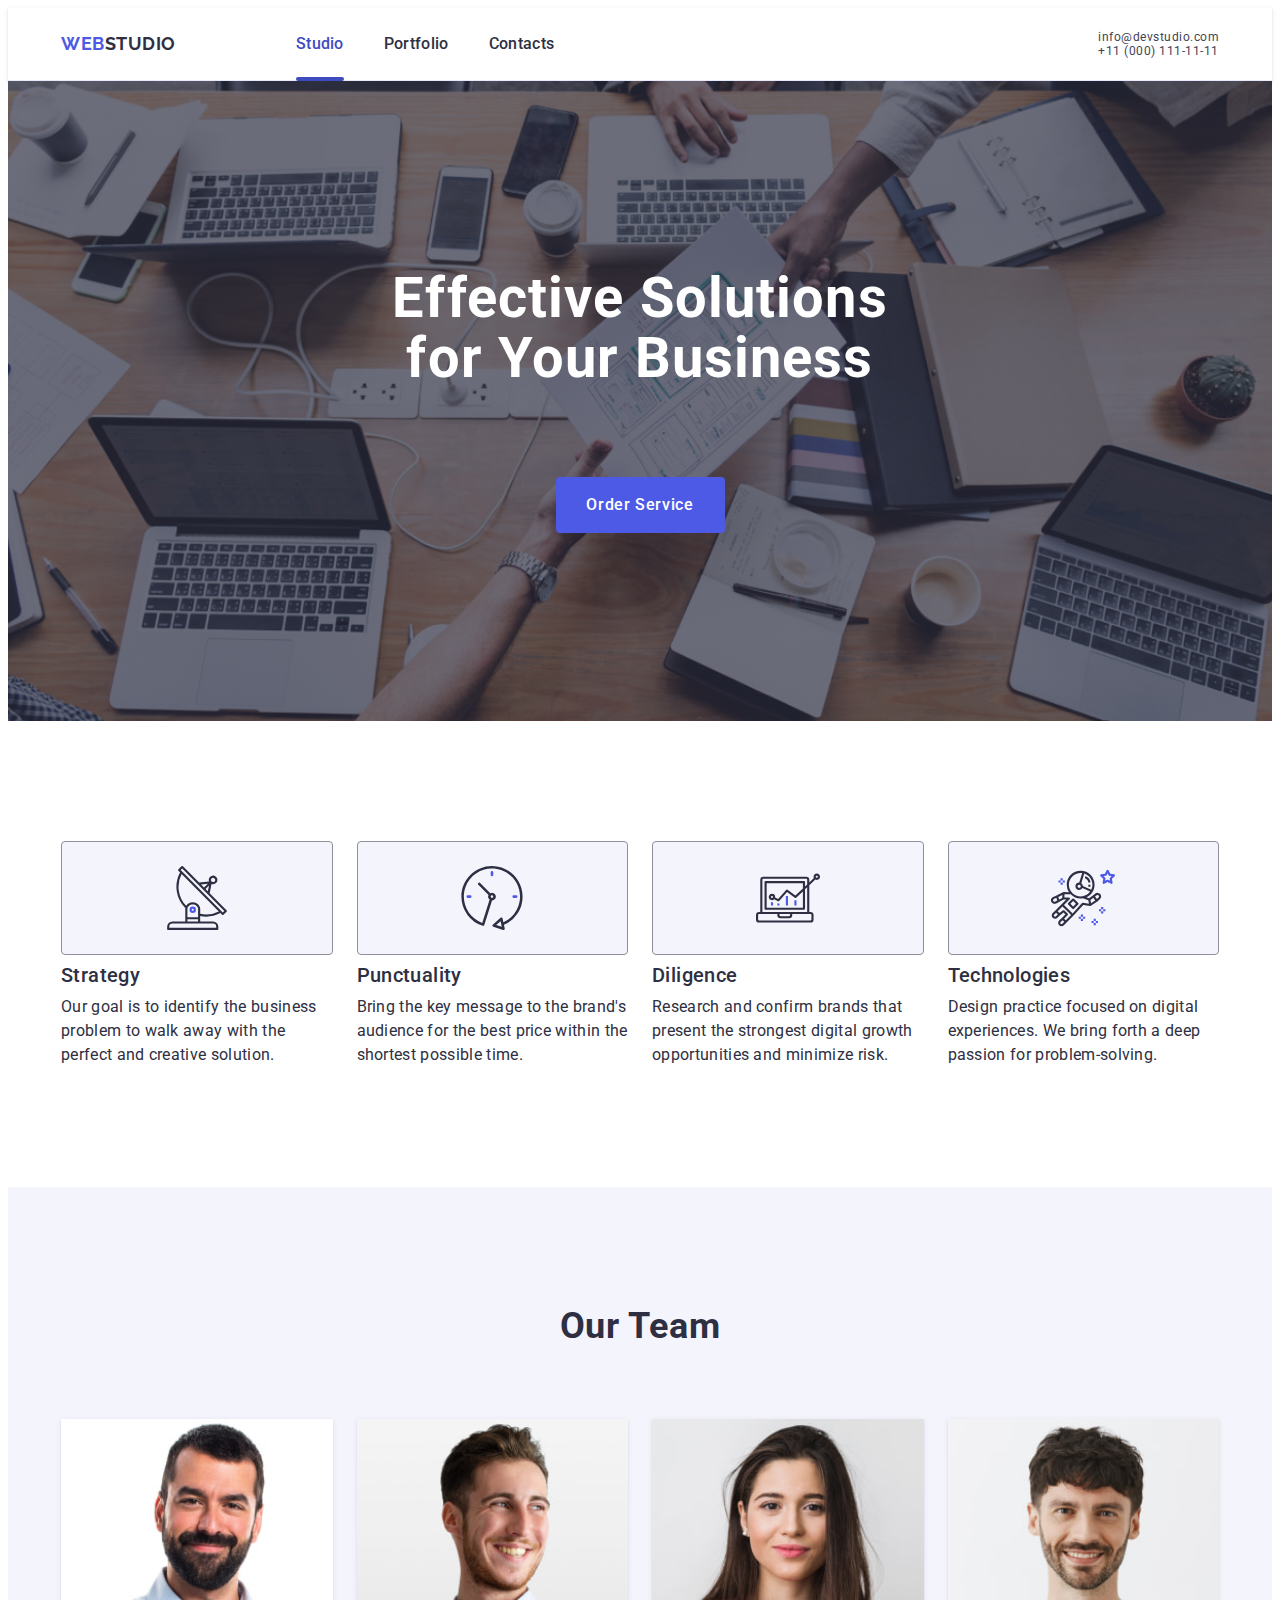
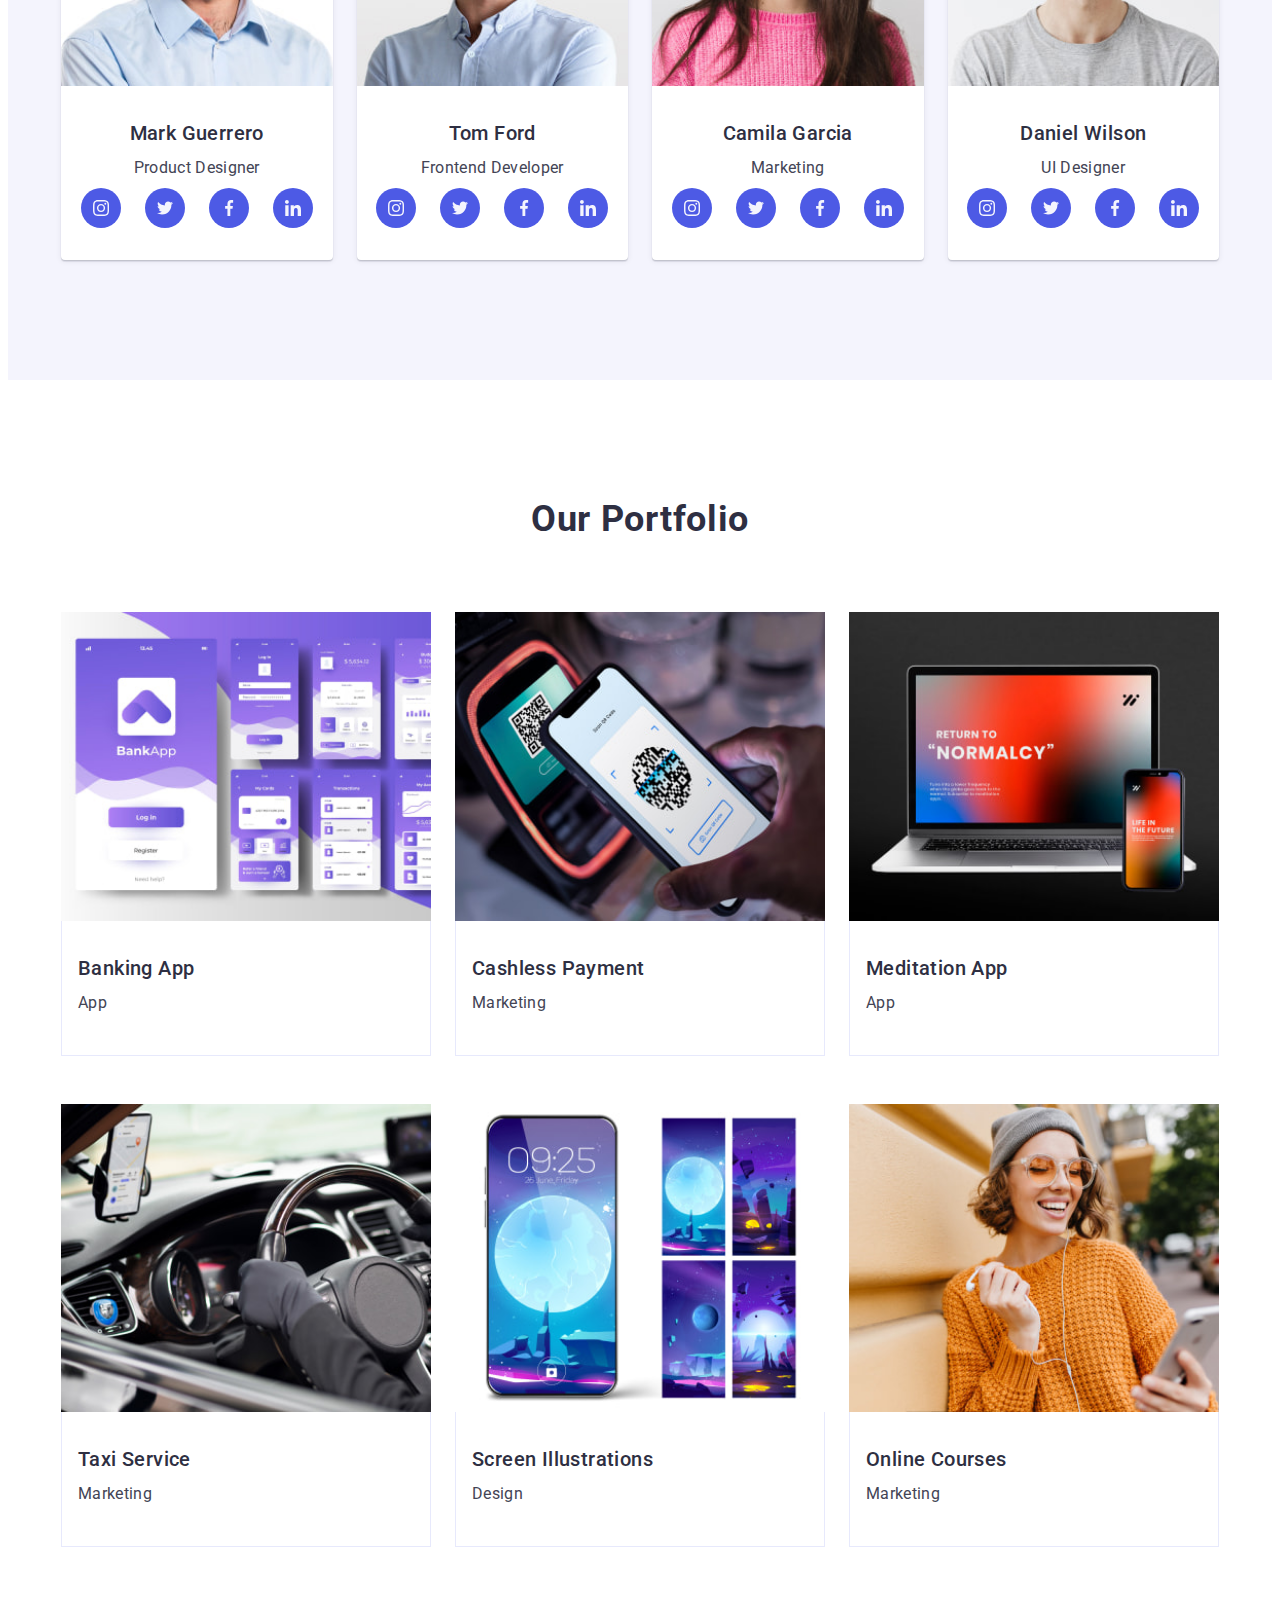
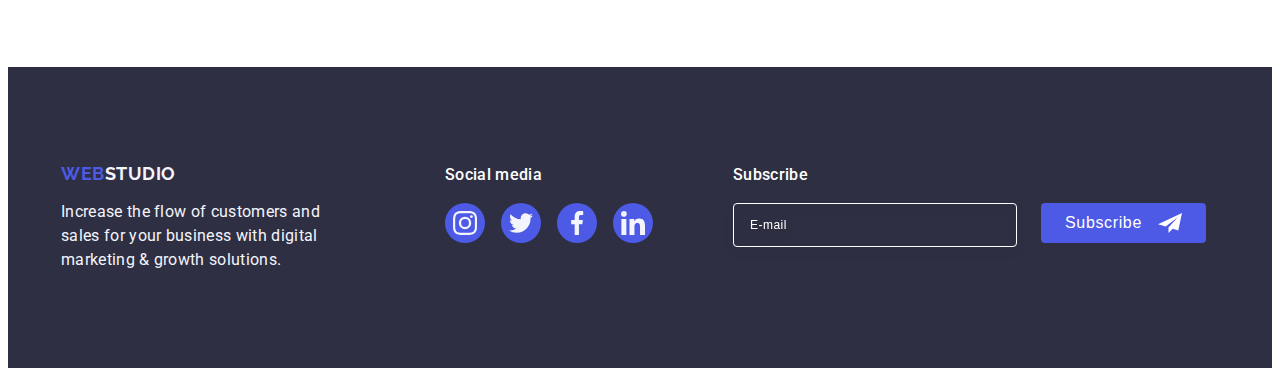
==== commit 9c67128e: "fuck" ====
--- a/index.html
+++ b/index.html
@@ -11,7 +11,7 @@
     <link rel="stylesheet" href="./css/styles.css" />
 </head>
 <body>
-    <!--
+    
     <header class="header">
         <div class="container-header container">
             <nav class="nav">
@@ -42,10 +42,10 @@
             </address>
          </div>
     </header>
--->
+
     <main>
      <!--Hero image-->
-     <!--
+     
 <section class="hero">
     <div class="container ">
         <h1 class="mhead">Effective Solutions
@@ -54,7 +54,7 @@
         <button type="button" class="btnservice">Order Service</button>
     </div>  
 </section>
--->
+
      <!--Features-->
      
 <section class="features">
@@ -268,7 +268,18 @@
         <ul class="list portfolio-ul-cards">
             <li class="portfolio-li-cards portfolio-li">
                     <div class="portfolio-div">
-                        <img src="./images/projectcard1.jpg" alt="Banking App" width="360" height="300">
+                        <picture>
+                            <source srcset="./images/projectcard1.jpeg 1x, projectcard1-2x.jpeg 2x" 
+                            media="(min-width: 1158px)"
+                            />
+                            <source srcset="./images/projectcard1-tab.jpeg 1x, projectcard1-tab-2x.jpeg 2x" 
+                            media="(min-width: 768px)"
+                            />
+                            <source srcset="./images/projectcard1-mob.jpeg 1x, projectcard1-mob-2x.jpeg 2x" 
+                            media="(max-width: 768px)"
+                            />
+                            <img src="./images/projectcard1.jpeg" alt="Banking App" width="360" height="300">
+                        </picture>
                         <p class="portfolio-p">14 Stylish and User-Friendly App Design Concepts · Task Manager App · Calorie Tracker App · Exotic Fruit Ecommerce App · Cloud Storage App</p>
                     </div>
                     <div class="portfolio-apps">
@@ -393,7 +404,7 @@
     </footer>
 
     <!-- Modal window -->
-    <div class="backdrop is-open">
+    <div class="backdrop">
         <div class="modal">
                 <button type="button" class="modal-btn">
                     <svg class="modal-btn-icon" width="8" height="8">
--- a/css/styles.css
+++ b/css/styles.css
@@ -12,111 +12,16 @@
     --white: #FFFFFF;
     --dairy: #FCFCFC;
 }
-.header{
-    border-bottom: 1px solid var(--cornflower);
-    box-shadow: 0px 2px 1px rgba(46, 47, 66, 0.08), 0px 1px 1px rgba(46, 47, 66, 0.16), 0px 1px 6px rgba(46, 47, 66, 0.08);
-}
-.container-header{
-    display: flex;
-    align-items: center;
-
-}
+
+
+        /* ====== MAIN STYLES ====== */
+
 .container{
     max-width: 320px;
     padding-left: 16px;
     padding-right: 16px;
     margin: 0 auto;
-
-}
-.nav{
-    display: flex;
-    align-items: center;
-}
-.logo{
-    font-family: 'Raleway', sans-serif;
-    font-weight: 700;
-    font-size: 18px;
-    line-height: 1.17;
-    letter-spacing: 0.03em;
-    text-transform: uppercase;
-    color: var(--iris);
-}
-.header-logo{
-    margin-right: 76px;
-    padding: 24px 0;
-}
-.header-pseudo{
-    color: var(--ocean);
-    position: relative;
-    transition: color 250ms cubic-bezier(0.4, 0, 0.2, 1); 
-}
-.nav-item{
-    display: block;
-    font-weight: 500;
-    font-size: 16px;
-    line-height: 1.5;
-    letter-spacing: 0.02em;
-    color: var(--navyblue);
-    padding: 24px 0;
-}
-.header-pseudo::after {
-    content: '';
-    position: absolute;
-    left: 0;
-    bottom: -1px;
-    height: 4px;
-    background-color: var(--ocean);
-    border-radius: 2px;
-}
-.header-pseudo:active::after{
-    width: 100%;
-}
-.nav-studio{
-    color: var(--ocean);
-}
-.nav-studio::after{
-    width: 100%;
-    content: '';
-    position: absolute;
-    left: 0;
-    bottom: -1px;
-    height: 4px;
-    background-color: var(--ocean);
-    border-radius: 2px;
-}
-.menu-list{
-    display: flex;
-    gap: 40px;
-    transition: color 250ms cubic-bezier(0.4, 0, 0.2, 1); 
-}
-
-.nav-item:hover,
-.nav-item:focus,
-.mailph:hover,
-.mailph:focus{
-    color: var(--ocean);
-}
-
-
-.mailph{
-    line-height: 1.5;
-    letter-spacing: 0.02em;
-    color: var(--slate);
-    transition: color 250ms cubic-bezier(0.4, 0, 0.2, 1);
-    display: block;
-    padding: 24px 0;
-}
-.address-li{
-    display: flex;
-    gap: 40px;
-}
-.contacts{
-    font-style: normal;
-    margin-left: auto;
-}
-
-        /* main styles */
-
+}
 body{
     font-family: 'Roboto', sans-serif;
     color: var(--slate);
@@ -157,8 +62,6 @@
     clip: rect(0 0 0 0);
     overflow: hidden;
     }
-
-
 .link{
     text-decoration: none;
 }
@@ -168,26 +71,140 @@
 .list{
     list-style: none;
 }
-        /* section styles */
+
+        /* ====== HEADER STYLES ====== */
+
+.header{
+    border-bottom: 1px solid var(--cornflower);
+    box-shadow: 0px 2px 1px rgba(46, 47, 66, 0.08), 0px 1px 1px rgba(46, 47, 66, 0.16), 0px 1px 6px rgba(46, 47, 66, 0.08);
+}
+.container-header{
+    display: flex;
+    flex-wrap: wrap;
+    align-items: center;
+
+}
+.nav{
+    display: flex;
+    align-items: center;
+}
+.logo{
+    font-family: 'Raleway', sans-serif;
+    font-weight: 700;
+    font-size: 18px;
+    line-height: 1.17;
+    letter-spacing: 0.03em;
+    text-transform: uppercase;
+    color: var(--iris);
+}
+.header-logo{
+    margin-right: 76px;
+    padding: 16px 0;
+}
+.header-pseudo{
+    color: var(--ocean);
+    position: relative;
+    transition: color 250ms cubic-bezier(0.4, 0, 0.2, 1); 
+}
+.nav-item{
+    display: block;
+    font-weight: 500;
+    font-size: 16px;
+    line-height: 1.5;
+    letter-spacing: 0.02em;
+    color: var(--navyblue);
+    padding: 24px 0;
+}
+.header-pseudo::after {
+    content: '';
+    position: absolute;
+    left: 0;
+    bottom: -1px;
+    height: 4px;
+    background-color: var(--ocean);
+    border-radius: 2px;
+}
+.header-pseudo:active::after{
+    width: 100%;
+}
+.nav-studio{
+    color: var(--ocean);
+}
+.nav-studio::after{
+    width: 100%;
+    content: '';
+    position: absolute;
+    left: 0;
+    bottom: -1px;
+    height: 4px;
+    background-color: var(--ocean);
+    border-radius: 2px;
+}
+.menu-list{
+    display: none;
+    gap: 40px;
+    transition: color 250ms cubic-bezier(0.4, 0, 0.2, 1); 
+}
+
+.nav-item:hover,
+.nav-item:focus,
+.mailph:hover,
+.mailph:focus{
+    color: var(--ocean);
+}
+
+
+.mailph{
+    line-height: 1.5;
+    letter-spacing: 0.02em;
+    color: var(--slate);
+    transition: color 250ms cubic-bezier(0.4, 0, 0.2, 1);
+    display: block;
+    padding: 24px 0;
+}
+.address-li{
+    display: flex;
+    gap: 40px;
+}
+.contacts{
+    display: none;
+    font-style: normal;
+    margin-left: auto;
+}
+
+ 
+        /* ====== SECTIONS STYLES ====== */
+
+        /* ====== HERO STYLES ====== */
 
 .hero{
-    padding: 188px 0;
-    background-image: linear-gradient(rgba(46, 47, 66, 0.7), rgba(46, 47, 66, 0.7)), url(../images/people-office.jpg);
+    padding: 72px 0;
+    background-image: linear-gradient(rgba(46, 47, 66, 0.7), rgba(46, 47, 66, 0.7)), url(../images/people-office-mob.jpg);
     max-width: 1440px;
     background-repeat: no-repeat;
     background-position: center;
     background-size: cover;
     margin: 0 auto;
 }
+@media (min-device-pixel-ratio: 2),
+(min-resolution: 192dpi),
+(min-resolution: 2dppx) {
+    .hero{
+        background-image: linear-gradient(rgba(46, 47, 66, 0.7), rgba(46, 47, 66, 0.7)), url(../images/people-office-mob-2x.jpg);
+    
+    }
+}
 .mhead{
-    font-size: 56px;
+    font-size: 36px;
     line-height: 1.07;
     text-align: center;
     letter-spacing: 0.02em;
     color: var(--white);
     max-width: 496px;
     margin: 0 auto;
-    margin-bottom: 48px;
+    margin-bottom: 72px;
+    height: 160px;
+    padding: 0 40px;
 }
 .btnservice{
     display: block;
@@ -227,7 +244,7 @@
     font-weight: 500;
 }
 
-        /* ======FEATURES STYLES====== */
+        /* ====== FEATURES STYLES ====== */
 
 .features{
     padding: 96px 0;
@@ -755,14 +772,57 @@
 }
 
 
-@media screen and (min-width: 320px) {
- 
-    
-}
+        /* ====== MEDIA STYLES 768PX ====== */
+
+
+
 @media screen and (min-width: 768px) {
     .container{
         max-width: 768px;
     }
+
+    .header-logo{
+        padding: 24px 0;
+        margin-right: 120px;
+    }
+    .hero{
+        padding: 112px 0;
+    }
+    .mhead{
+        margin-bottom: 36px;
+        font-size: 56px;
+        padding: 0;
+    }
+    .menu-list{
+        display: flex;
+    }
+    .contacts{
+        display: flex;
+    }
+    .address-li{
+        display: inline-block;
+    }
+    .mailph{
+        font-size: 12px;
+        font-weight: 400;
+        line-height: 14px;
+        letter-spacing: 0.48px;
+        padding: 0;
+
+    }
+
+
+    .hero{
+        background-image: linear-gradient(rgba(46, 47, 66, 0.7), rgba(46, 47, 66, 0.7)), url(../images/people-office-tab.jpg);
+    }    
+    @media (min-device-pixel-ratio: 2),
+    (min-resolution: 192dpi),
+    (min-resolution: 2dppx) {
+        .hero{
+            background-image: linear-gradient(rgba(46, 47, 66, 0.7), rgba(46, 47, 66, 0.7)), url(../images/people-office-tab-2x.jpg);
+        
+        }
+}
     .features-li{
         width: calc((100% - 24px) / 2);  
     }
@@ -771,7 +831,6 @@
     }
 
 
-   
     .team-list{
         gap: 72px 24px;  
     }
@@ -784,12 +843,14 @@
         padding-right: 108px;
     }
 
+
     .portfolio-li-cards{
         width: calc((100% - 24px) / 2);
     }
     .portfolio-ul-cards{
         gap: 72px 24px;
     }
+
 
     .footer .container{
         padding-left: 108px;
@@ -817,6 +878,8 @@
     .footer-div-social{
         display: block;
     }
+
+
     .modal{
         width: 408px;
         min-height: 584px;
@@ -833,12 +896,36 @@
     }
 
 }
+
+
+        /* ====== MEDIA STYLES 1158PX ====== */
+
+
 @media screen and (min-width: 1158px) {
     .container{
         max-width: 1158px;
         padding-left: 15px;
         padding-right: 15px;
     }
+
+
+    .hero{
+        padding: 188px 0;
+        background-image: linear-gradient(rgba(46, 47, 66, 0.7), rgba(46, 47, 66, 0.7)), url(../images/people-office.jpg);
+    }
+    @media (min-device-pixel-ratio: 2),
+    (min-resolution: 192dpi),
+    (min-resolution: 2dppx) {
+        .hero{
+            background-image: linear-gradient(rgba(46, 47, 66, 0.7), rgba(46, 47, 66, 0.7)), url(../images/people-office-2x.jpg);
+        
+        }
+}
+    .mhead{
+        margin-bottom: 48px;
+    }
+
+
     .features{
         padding: 120px 0;
     }
@@ -862,6 +949,7 @@
         display: flex;
     }
     
+
     .team{
         padding: 120px 0;
     }
@@ -880,6 +968,7 @@
         font-weight: 500;
     }
 
+
     .portfolio-section{
         padding-top: 120px;
         padding-bottom: 120px;
@@ -892,7 +981,6 @@
     }
 
 
-
     .footer{
         padding: 96px 0;
     }
@@ -918,7 +1006,10 @@
     .footer-input{
         opacity: 1;
     }
+
+
     .modal{
         padding: 72px 24px 24px 24px;
     }
+    
 }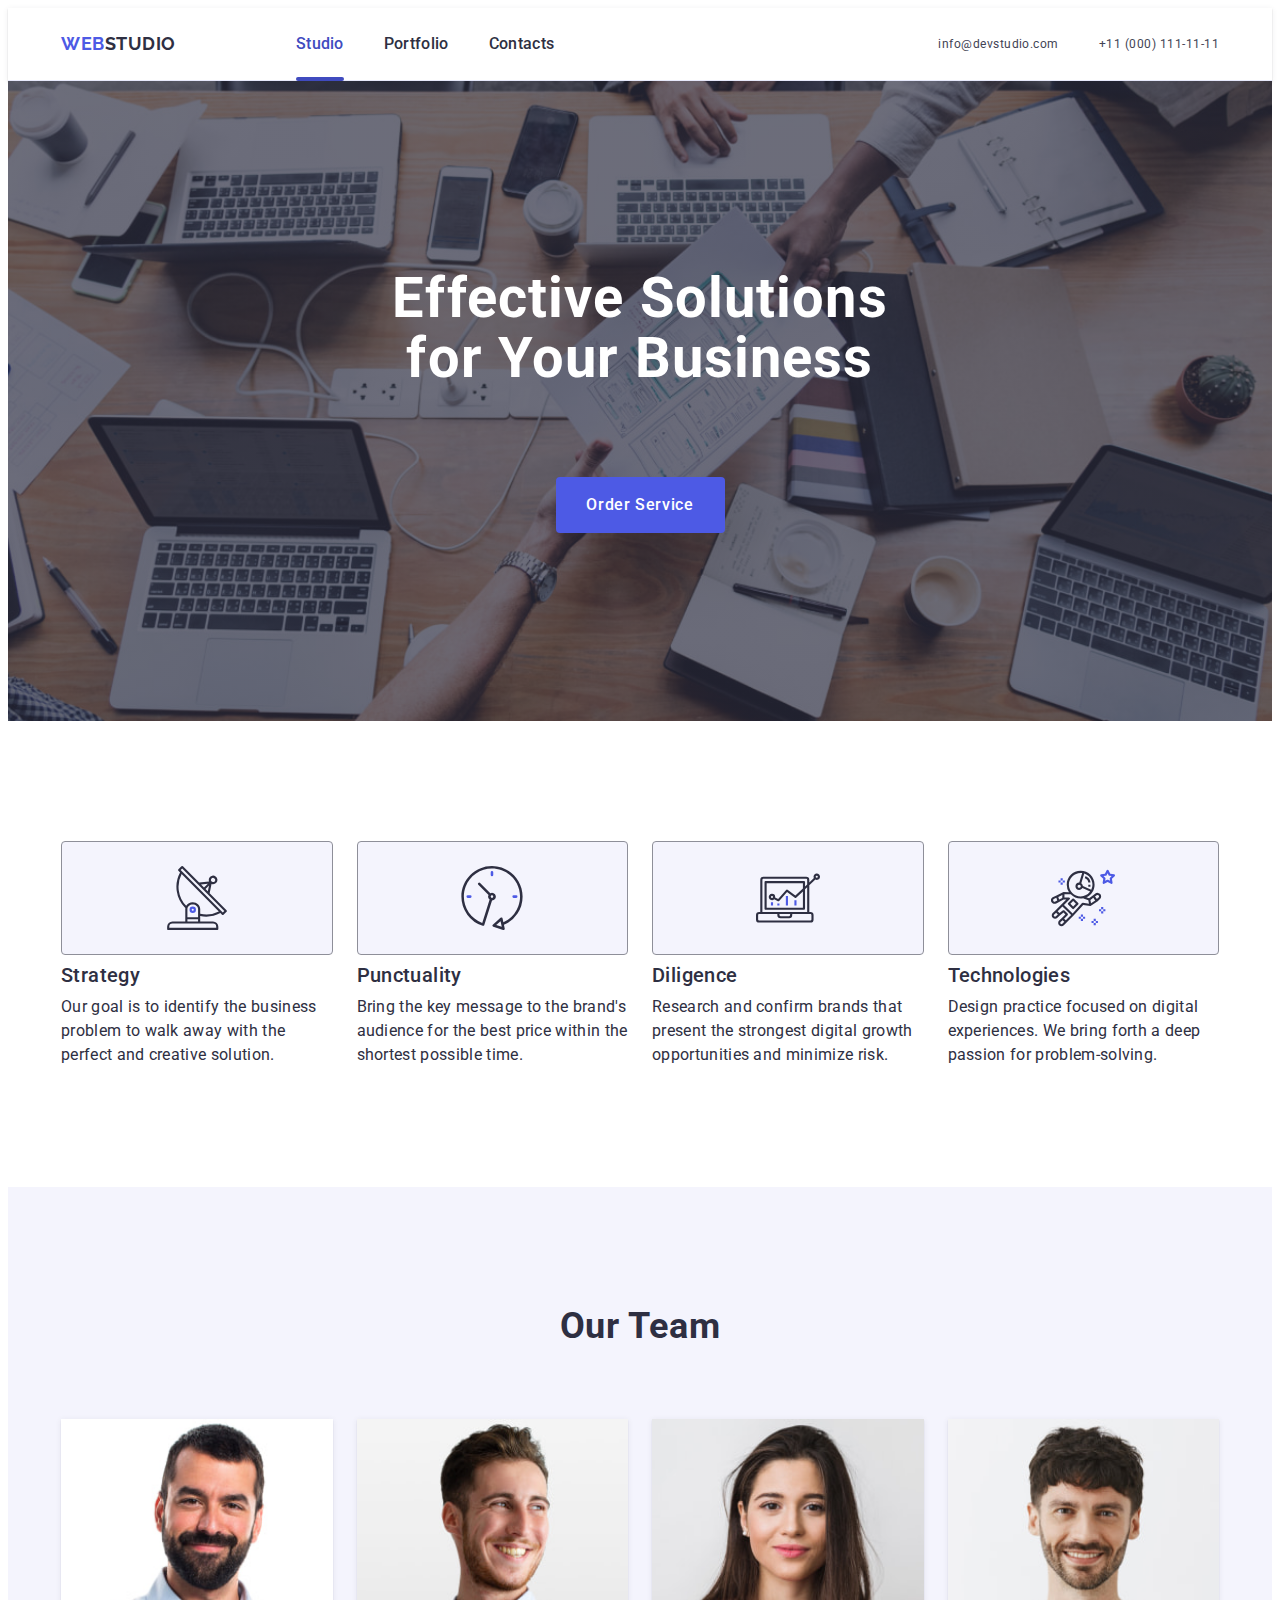
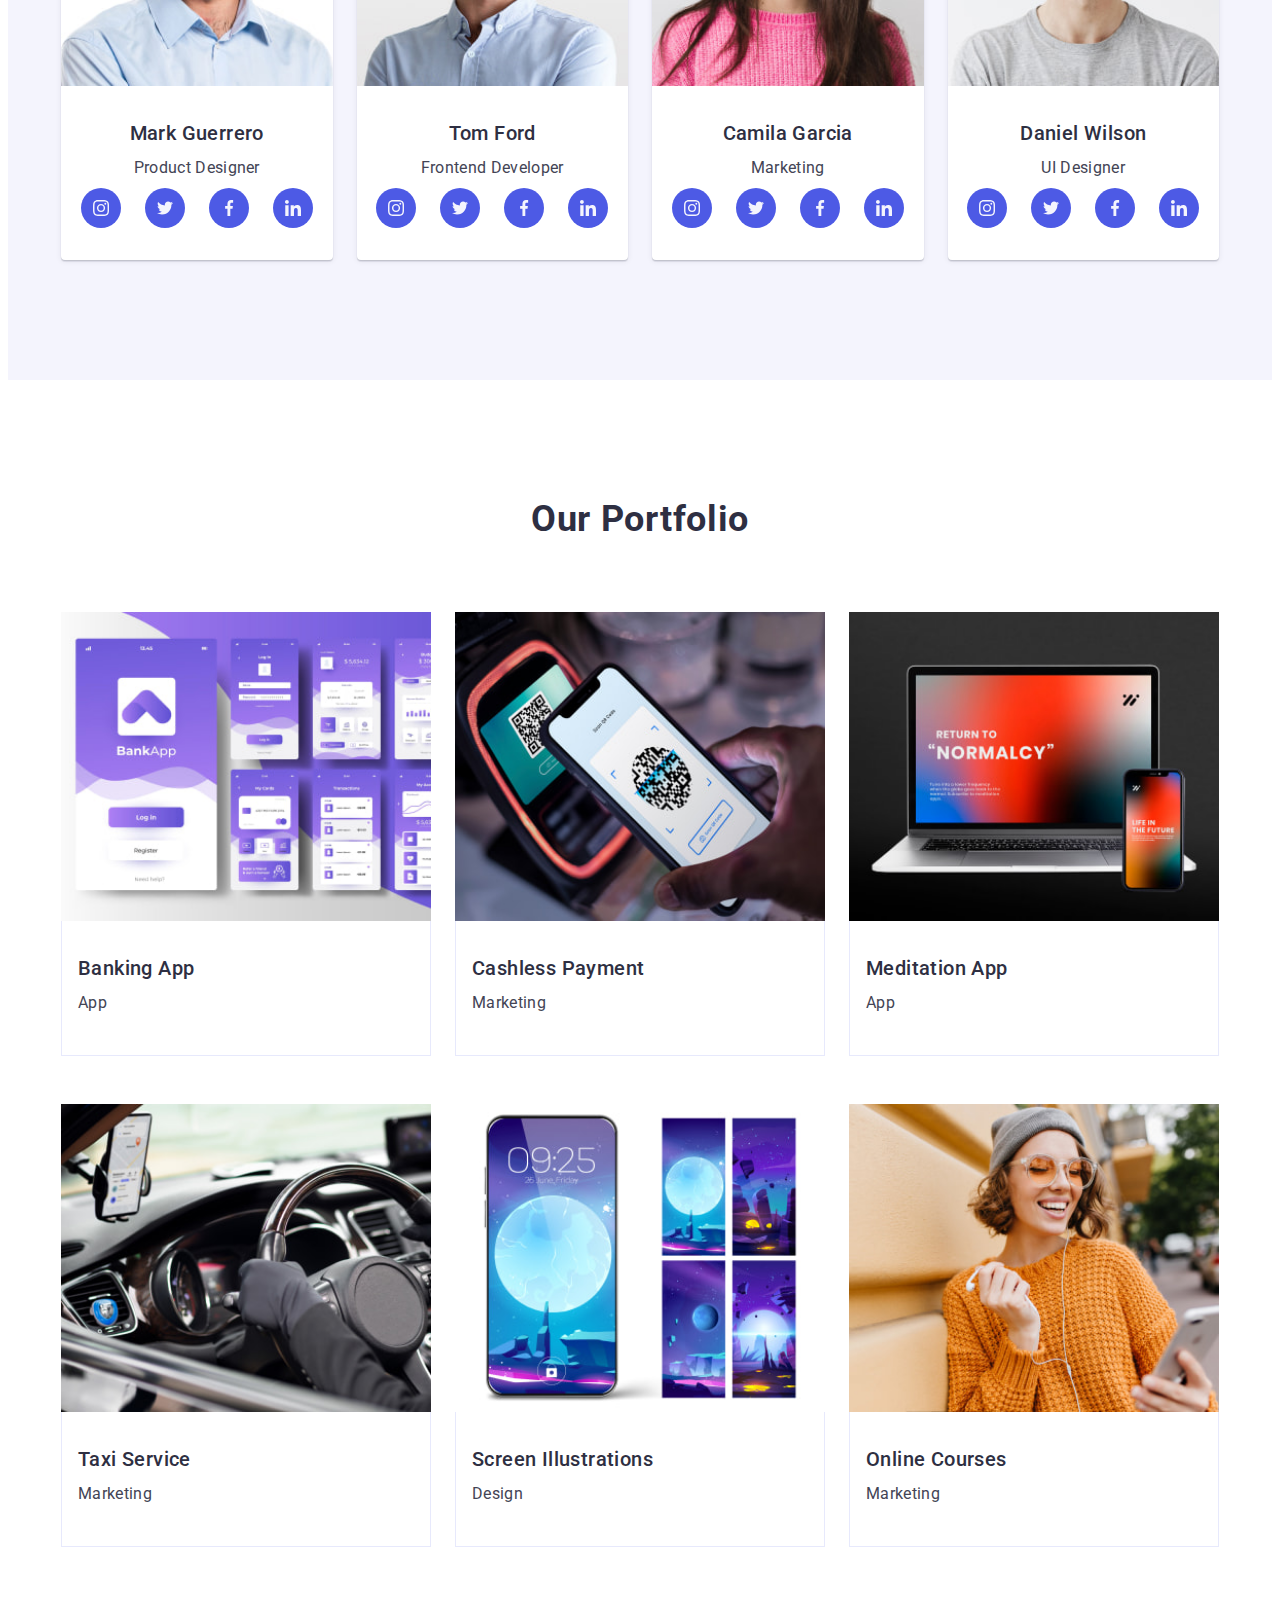
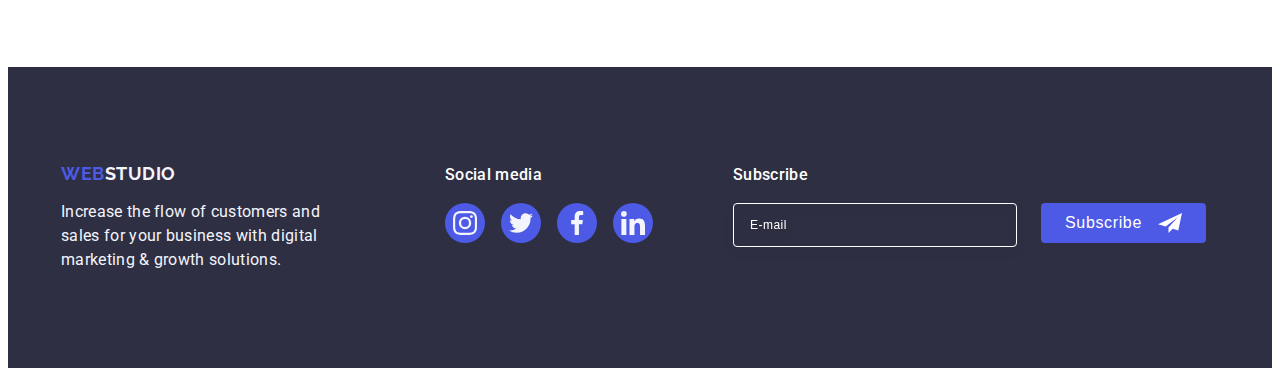
==== commit 27743f02: "Final without edits" ====
--- a/index.html
+++ b/index.html
@@ -27,8 +27,6 @@
                         <a href="" class="header-pseudo nav-item link">Contacts</a>
                 </li>
                 </ul>
-            
-
             </nav>
             <address class="contacts">
                 <ul class="list address-li">
@@ -40,6 +38,77 @@
                     </li>
                 </ul>
             </address>
+            <button type="button" class="menu-open-btn">
+                <svg width="24" height="24" class="menu-open-icon">
+                    <use href="./images/icons.svg#icon-menu"></use>
+                </svg>
+            </button>
+        </div>
+
+
+
+         <div class="mob-menu">
+            <div>
+                <button type="button" class="mob-menu-btn-close">
+                    <svg class="mob-menu-btn-icon" width="8" height="8">
+                        <use href="./images/icons.svg#icon-close"></use>
+                    </svg>
+                </button>
+
+                <ul class="list mob-menu-list ">
+                    <li class="mob-menu-li">
+                        <a href="./index.html" class="mob-menu-link link mob-menu-link-fchild">Studio</a>
+                    </li>
+                    <li class="mob-menu-li">
+                        <a href="./portfolio.html" class="mob-menu-link link">Portfolio </a>
+                    </li>
+                    <li class="mob-menu-li">
+                        <a href="" class="mob-menu-link link">Contacts</a>
+                </li>
+                </ul>
+             
+                <address class="mob-menu-contacts">
+                    <ul class="list mob-menu-adress-list">
+                        <li class="mob-menu-li-adress">
+                            <a href="tel:+110001111111" class="link mob-menu-link-adress fisrt-adress">+11 (000) 111-11-11</a>
+                        </li>                 
+                        <li class="mob-menu-li-adress">
+                            <a href="mailto:info@devstudio.com" class="link mob-menu-link-adress ">info@devstudio.com</a>
+                        </li>
+
+                    </ul>
+                </address>
+            </div>
+            <ul class="mob-menu-social-list">
+                <li class="footer-li">
+                    <a href="" class="footer-p-link">
+                        <svg width="24" height="24" class="footer-li-icon">
+                            <use href="./images/icons.svg#icon-instagram"></use>
+                        </svg>
+                    </a>
+                </li>
+                <li class="footer-li">
+                    <a href="" class="footer-p-link">
+                        <svg width="24" height="24" class="footer-li-icon">
+                            <use href="./images/icons.svg#icon-twitter"></use>
+                        </svg>
+                    </a>
+                </li>
+                <li class="footer-li">
+                    <a href="" class="footer-p-link">
+                        <svg width="24" height="24" class="footer-li-icon">
+                            <use href="./images/icons.svg#icon-facebook"></use>
+                        </svg>
+                    </a>
+                </li>
+                <li class="footer-li">
+                    <a href="" class="footer-p-link">
+                        <svg width="24" height="24" class="footer-li-icon">
+                            <use href="./images/icons.svg#icon-linkedin"></use>
+                        </svg>
+                    </a>
+                </li>
+            </ul>
          </div>
     </header>
 
@@ -109,7 +178,11 @@
         <h2 class="rect-h team-header">Our Team</h2>
         <ul class="list team-list">
             <li class="team-li ">
-                <img src="./images/img1.jpg" alt="Product Designer" width="264" height="260">
+                <picture>
+                    <source srcset="./images/img1.jpeg 1x, ./images/img1-2x.jpeg 2x" 
+                    media="(min-width: 320px)">
+                    <img src="./images/img1.jpeg" alt="Product Designer" width="264" height="260">
+                </picture>
                 <div class="team-member">
                     <h3 class="main-text team-names">Mark Guerrero</h3>
                     <p class="main-text team-text">Product Designer</p>
@@ -146,7 +219,11 @@
                 </div>
             </li>
             <li class="team-li">
-                <img src="./images/img2.jpg" alt="Frontend Developer" width="264" height="260">
+                <picture>
+                    <source srcset="./images/img2.jpeg 1x, ./images/img2-2x.jpeg 2x" 
+                    media="(min-width: 320px)">
+                    <img src="./images/img2.jpeg" alt="Frontend Developer" width="264" height="260">
+                </picture>
                 <div class="team-member">
                     <h3 class="main-text team-names">Tom Ford</h3>
                     <p class="main-text team-text">Frontend Developer</p>
@@ -183,7 +260,11 @@
                 </div>
             </li>
             <li class="team-li">
-                <img src="./images/img3.jpg" alt="Marketing" width="264" height="260">
+                <picture>
+                    <source srcset="./images/img3.jpeg 1x, ./images/img3-2x.jpeg 2x" 
+                    media="(min-width: 320px)">
+                    <img src="./images/img3.jpeg" alt="Marketing" width="264" height="260">
+                </picture>
                 <div class="team-member">
                     <h3 class="main-text team-names">Camila Garcia</h3>
                     <p class="main-text team-text">Marketing</p>
@@ -220,7 +301,11 @@
                 </div>
             </li>
             <li class="team-li">
-                <img src="./images/img4.jpg" alt="UI Designer" width="264" height="260">
+                <picture>
+                    <source srcset="./images/img4.jpeg 1x, ./images/img4-2x.jpeg 2x" 
+                    media="(min-width: 320px)">
+                    <img src="./images/img4.jpeg" alt="UI Designer" width="264" height="260">
+                </picture>
                 <div class="team-member">
                     <h3 class="main-text team-names">Daniel Wilson</h3>
                     <p class="main-text team-text">UI Designer</p>
@@ -269,15 +354,15 @@
             <li class="portfolio-li-cards portfolio-li">
                     <div class="portfolio-div">
                         <picture>
-                            <source srcset="./images/projectcard1.jpeg 1x, projectcard1-2x.jpeg 2x" 
-                            media="(min-width: 1158px)"
-                            />
-                            <source srcset="./images/projectcard1-tab.jpeg 1x, projectcard1-tab-2x.jpeg 2x" 
-                            media="(min-width: 768px)"
-                            />
-                            <source srcset="./images/projectcard1-mob.jpeg 1x, projectcard1-mob-2x.jpeg 2x" 
-                            media="(max-width: 768px)"
-                            />
+                            <source srcset="./images/projectcard1.jpeg 1x, ./images/projectcard1-2x.jpeg 2x" 
+                            media="(min-width: 1158px)">
+                            
+                            <source srcset="./images/projectcard1-tab.jpeg 1x, ./images/projectcard1-tab-2x.jpeg 2x" 
+                            media="(min-width: 768px)">
+                            
+                            <source srcset="./images/projectcard1-mob.jpeg 1x, ./images/projectcard1-mob-2x.jpeg 2x" 
+                            media="(max-width: 768px)">
+                            
                             <img src="./images/projectcard1.jpeg" alt="Banking App" width="360" height="300">
                         </picture>
                         <p class="portfolio-p">14 Stylish and User-Friendly App Design Concepts · Task Manager App · Calorie Tracker App · Exotic Fruit Ecommerce App · Cloud Storage App</p>
@@ -290,7 +375,18 @@
             </li>
             <li class="portfolio-li-cards portfolio-li">
                      <div class="portfolio-div">
-                        <img src="./images/projectcard2.jpg" alt="Cashless Terminal" width="360" height="300">
+                        <picture>
+                            <source srcset="./images/projectcard2.jpg 1x, ./images/projectcard2-2x.jpeg 2x" 
+                            media="(min-width: 1158px)">
+                            
+                            <source srcset="./images/projectcard2-tab.jpeg 1x, ./images/projectcard2-tab-2x.jpeg 2x" 
+                            media="(min-width: 768px)">
+                            
+                            <source srcset="./images/projectcard2-mob.jpeg 1x, ./images/projectcard2-mob-2x.jpeg 2x" 
+                            media="(max-width: 768px)">
+                            
+                            <img src="./images/projectcard2.jpg" alt="Cashless Terminal" width="360" height="300">
+                        </picture>
                         <p class="portfolio-p">14 Stylish and User-Friendly App Design Concepts · Task Manager App · Calorie Tracker App · Exotic Fruit Ecommerce App · Cloud Storage App</p>
                     </div>
                     <div class="portfolio-apps">
@@ -300,7 +396,18 @@
             </li>
             <li class="portfolio-li-cards portfolio-li">
                      <div class="portfolio-div">
-                        <img src="./images/projectcard3.jpg" alt="App To Relax" width="360" height="300">
+                        <picture>
+                            <source srcset="./images/projectcard3.jpg 1x, ./images/projectcard3-2x.jpeg 2x" 
+                            media="(min-width: 1158px)">
+                            
+                            <source srcset="./images/projectcard3-tab.jpeg 1x, ./images/projectcard3-tab-2x.jpeg 2x" 
+                            media="(min-width: 768px)">
+                            
+                            <source srcset="./images/projectcard3-mob.jpeg 1x, ./images/projectcard3-mob-2x.jpeg 2x" 
+                            media="(max-width: 768px)">
+                            
+                            <img src="./images/projectcard3.jpg" alt="App To Relax" width="360" height="300">
+                        </picture>
                         <p class="portfolio-p">14 Stylish and User-Friendly App Design Concepts · Task Manager App · Calorie Tracker App · Exotic Fruit Ecommerce App · Cloud Storage App</p>
                     </div>
                     <div class="portfolio-apps">
@@ -310,7 +417,18 @@
             </li>
             <li class="portfolio-li-cards portfolio-li">
                      <div class="portfolio-div">
-                        <img src="./images/projectcard4.jpg" alt="Driver" width="360" height="300">
+                        <picture>
+                            <source srcset="./images/projectcard4.jpg 1x, ./images/projectcard4-2x.jpeg 2x" 
+                            media="(min-width: 1158px)">
+                            
+                            <source srcset="./images/projectcard4-tab.jpeg 1x, ./images/projectcard4-tab-2x.jpeg 2x" 
+                            media="(min-width: 768px)">
+                            
+                            <source srcset="./images/projectcard4-mob.jpeg 1x, ./images/projectcard4-mob-2x.jpeg 2x" 
+                            media="(max-width: 768px)">
+                            
+                            <img src="./images/projectcard4.jpg" alt="Driver" width="360" height="300">
+                        </picture>
                         <p class="portfolio-p">14 Stylish and User-Friendly App Design Concepts · Task Manager App · Calorie Tracker App · Exotic Fruit Ecommerce App · Cloud Storage App</p>
                     </div>
                     <div class="portfolio-apps">
@@ -320,7 +438,18 @@
             </li>
             <li class="portfolio-li-cards portfolio-li">
                      <div class="portfolio-div">
-                        <img src="./images/projectcard5.jpg" alt="Mobile Design" width="360" height="300">
+                        <picture>
+                            <source srcset="./images/projectcard5.jpg 1x, ./images/projectcard5-2x.jpeg 2x" 
+                            media="(min-width: 1158px)">
+                            
+                            <source srcset="./images/projectcard5-tab.jpeg 1x, ./images/projectcard5-tab-2x.jpeg 2x" 
+                            media="(min-width: 768px)">
+                            
+                            <source srcset="./images/projectcard5-mob.jpeg 1x, ./images/projectcard5-mob-2x.jpeg 2x" 
+                            media="(max-width: 768px)">
+                            
+                            <img src="./images/projectcard5.jpg" alt="Mobile Design" width="360" height="300">
+                        </picture>
                         <p class="portfolio-p">14 Stylish and User-Friendly App Design Concepts · Task Manager App · Calorie Tracker App · Exotic Fruit Ecommerce App · Cloud Storage App</p>
                     </div>
                     <div class="portfolio-apps">
@@ -330,7 +459,18 @@
             </li>
             <li class="portfolio-li-cards portfolio-li">
                      <div class="portfolio-div">
-                        <img src="./images/projectcard6.jpg" alt="Girl With Phone" width="360" height="300">
+                        <picture>
+                            <source srcset="./images/projectcard6.jpg 1x, ./images/projectcard6-2x.jpeg 2x" 
+                            media="(min-width: 1158px)">
+                            
+                            <source srcset="./images/projectcard6-tab.jpeg 1x, ./images/projectcard6-tab-2x.jpeg 2x" 
+                            media="(min-width: 768px)">
+                            
+                            <source srcset="./images/projectcard6-mob.jpeg 1x, ./images/projectcard6-mob-2x.jpeg 2x" 
+                            media="(max-width: 768px)">
+                            
+                            <img src="./images/projectcard6.jpg" alt="Girl With Phone" width="360" height="300">
+                        </picture>
                         <p class="portfolio-p">14 Stylish and User-Friendly App Design Concepts · Task Manager App · Calorie Tracker App · Exotic Fruit Ecommerce App · Cloud Storage App</p>
                     </div>
                     <div class="portfolio-apps">
--- a/css/styles.css
+++ b/css/styles.css
@@ -88,6 +88,19 @@
     display: flex;
     align-items: center;
 }
+.menu-open-btn{
+    position: relative;
+    margin-left: auto;
+    background-color: transparent;
+    width: 24px;
+    height: 24px;
+    border: none;
+}
+.menu-open-icon{
+    position: absolute;
+    transform: translate(-50%, -50%);
+    fill: #2F2F37;
+}
 .logo{
     font-family: 'Raleway', sans-serif;
     font-weight: 700;
@@ -172,7 +185,80 @@
     margin-left: auto;
 }
 
- 
+
+.mob-menu{
+    width: 100vw;
+    height: 100vh;
+    background-color: var(--white);
+    position: fixed;
+    top: 0;
+    left: 0;
+    z-index: 1;
+    padding: 24px 24px 40px 16px;
+    display: flex;
+    flex-direction: column;
+    justify-content: space-between;
+    opacity: 0;
+    visibility: hidden;
+    pointer-events: auto;
+}
+
+.mob-menu-btn-close{
+    display: block;
+    margin-left: auto;
+    margin-bottom: 24px;
+    background-color: transparent;
+    width: 24px;
+    height: 24px;
+    padding: 0;
+    position: relative;
+    border-radius: 50%;
+    border: solid 1px rgba(0, 0, 0, 0.10);
+    align-items: center;
+    justify-content: center;
+    cursor: pointer; 
+    }
+.mob-menu-btn-icon{
+    position: absolute;
+    top: 50%;
+    transform: translateY(-50%);
+    right: 7px;
+}
+.mob-menu-list{
+    margin-bottom: 168px;
+}
+.mob-menu-li:not(:last-child){
+    margin-bottom: 40px;
+}
+.mob-menu-link{
+    font-size: 36px;
+    font-weight: 700;
+    line-height: 1,1;
+    letter-spacing: 0.72px;
+    color: var(--navyblue);
+}
+.mob-menu-link-fchild{
+    color: var(--ocean);
+}
+.mob-menu-li-adress:not(:last-child){
+    margin-bottom: 24px;
+}
+.mob-menu-link-adress{
+    color: var(--slate);
+    font-size: 20px;
+    font-weight: 500;
+    line-height: 24px; 
+    letter-spacing: 0.4px;
+    font-style: normal;
+}
+.mob-menu-social-list{
+    display: flex;
+    gap: 40px;
+    bottom: 0;
+}
+ .fisrt-adress{
+    color: var(--iris);
+ }
         /* ====== SECTIONS STYLES ====== */
 
         /* ====== HERO STYLES ====== */
@@ -793,14 +879,24 @@
         font-size: 56px;
         padding: 0;
     }
+    .menu-open-btn{
+        display: none;
+    }
+    .fisrt-adress{
+        color: var(--slate);
+     }
     .menu-list{
         display: flex;
     }
     .contacts{
         display: flex;
+        flex-direction: column;
+        gap: 12px;
     }
     .address-li{
-        display: inline-block;
+        display: flex;
+        flex-direction: column;
+        gap: 12px;
     }
     .mailph{
         font-size: 12px;
@@ -924,6 +1020,10 @@
     .mhead{
         margin-bottom: 48px;
     }
+    .address-li{
+        flex-direction: row;
+        gap: 40px;
+    }   
 
 
     .features{
